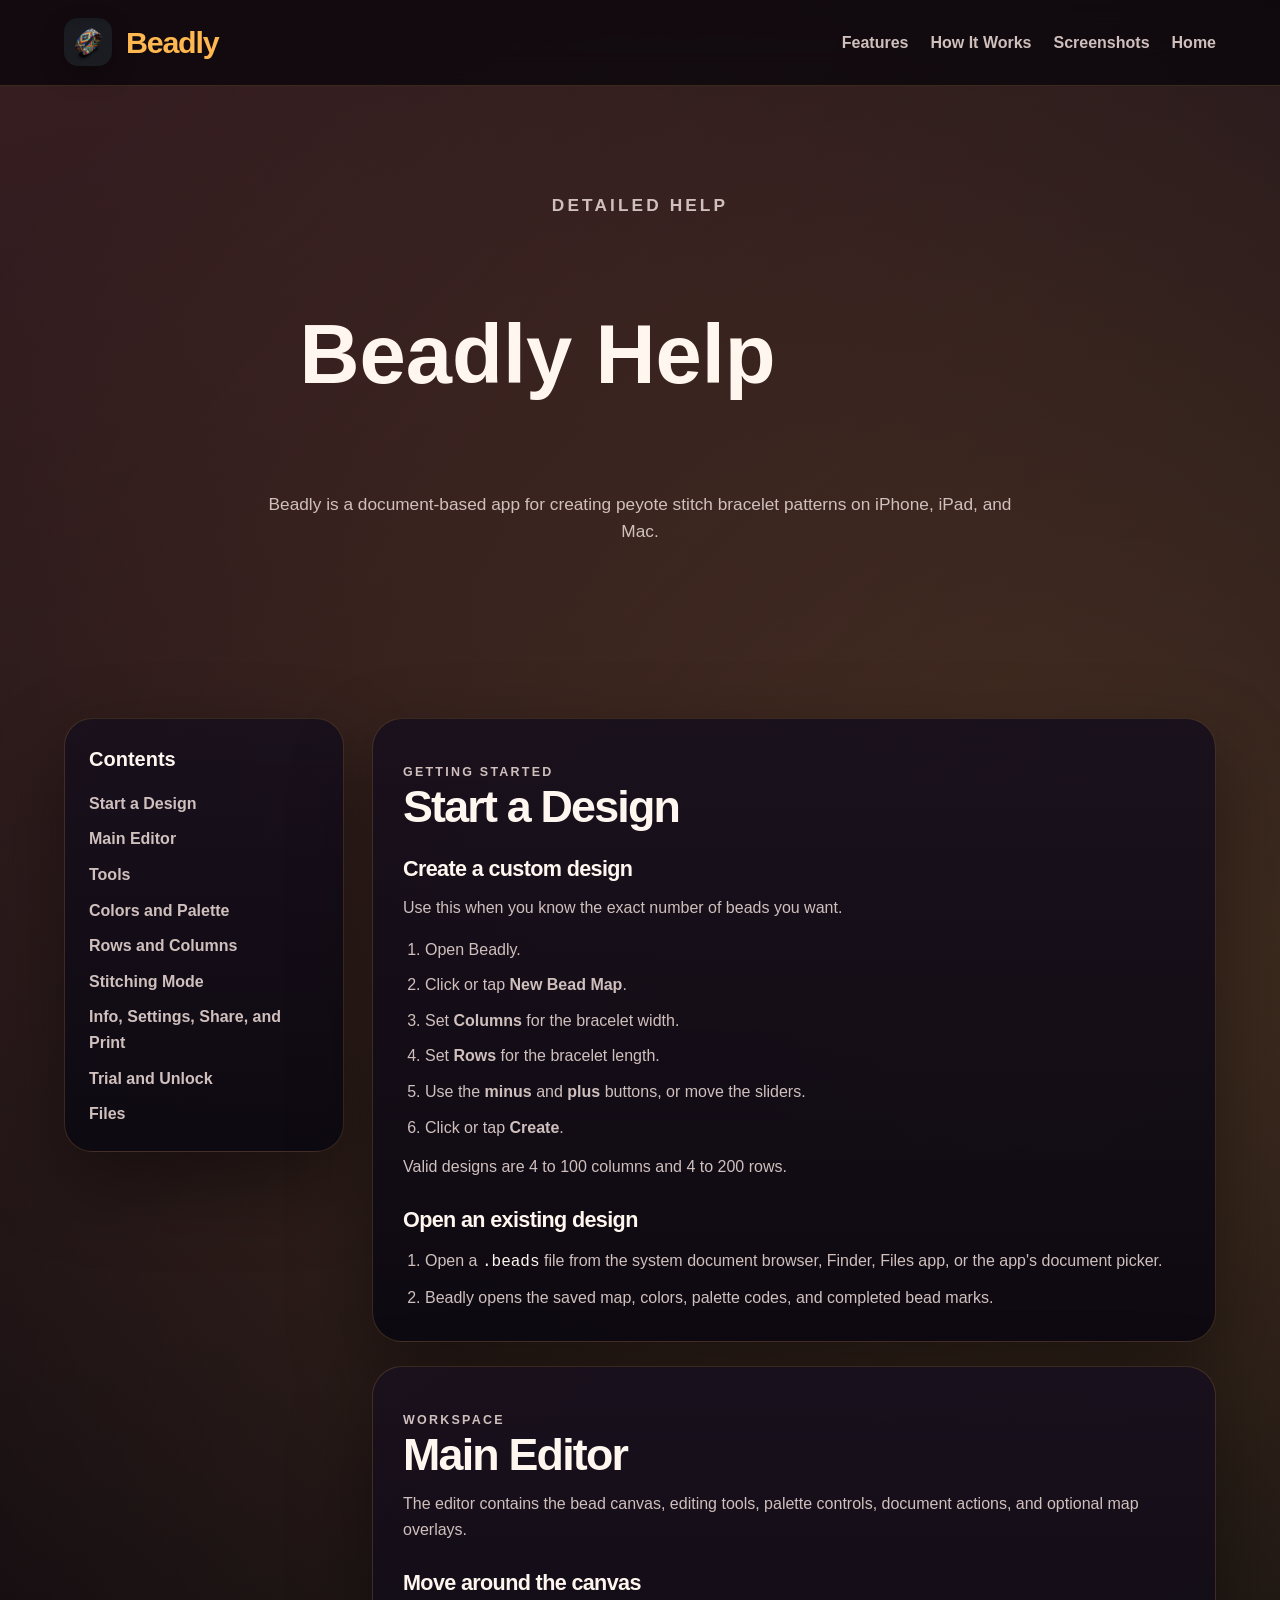
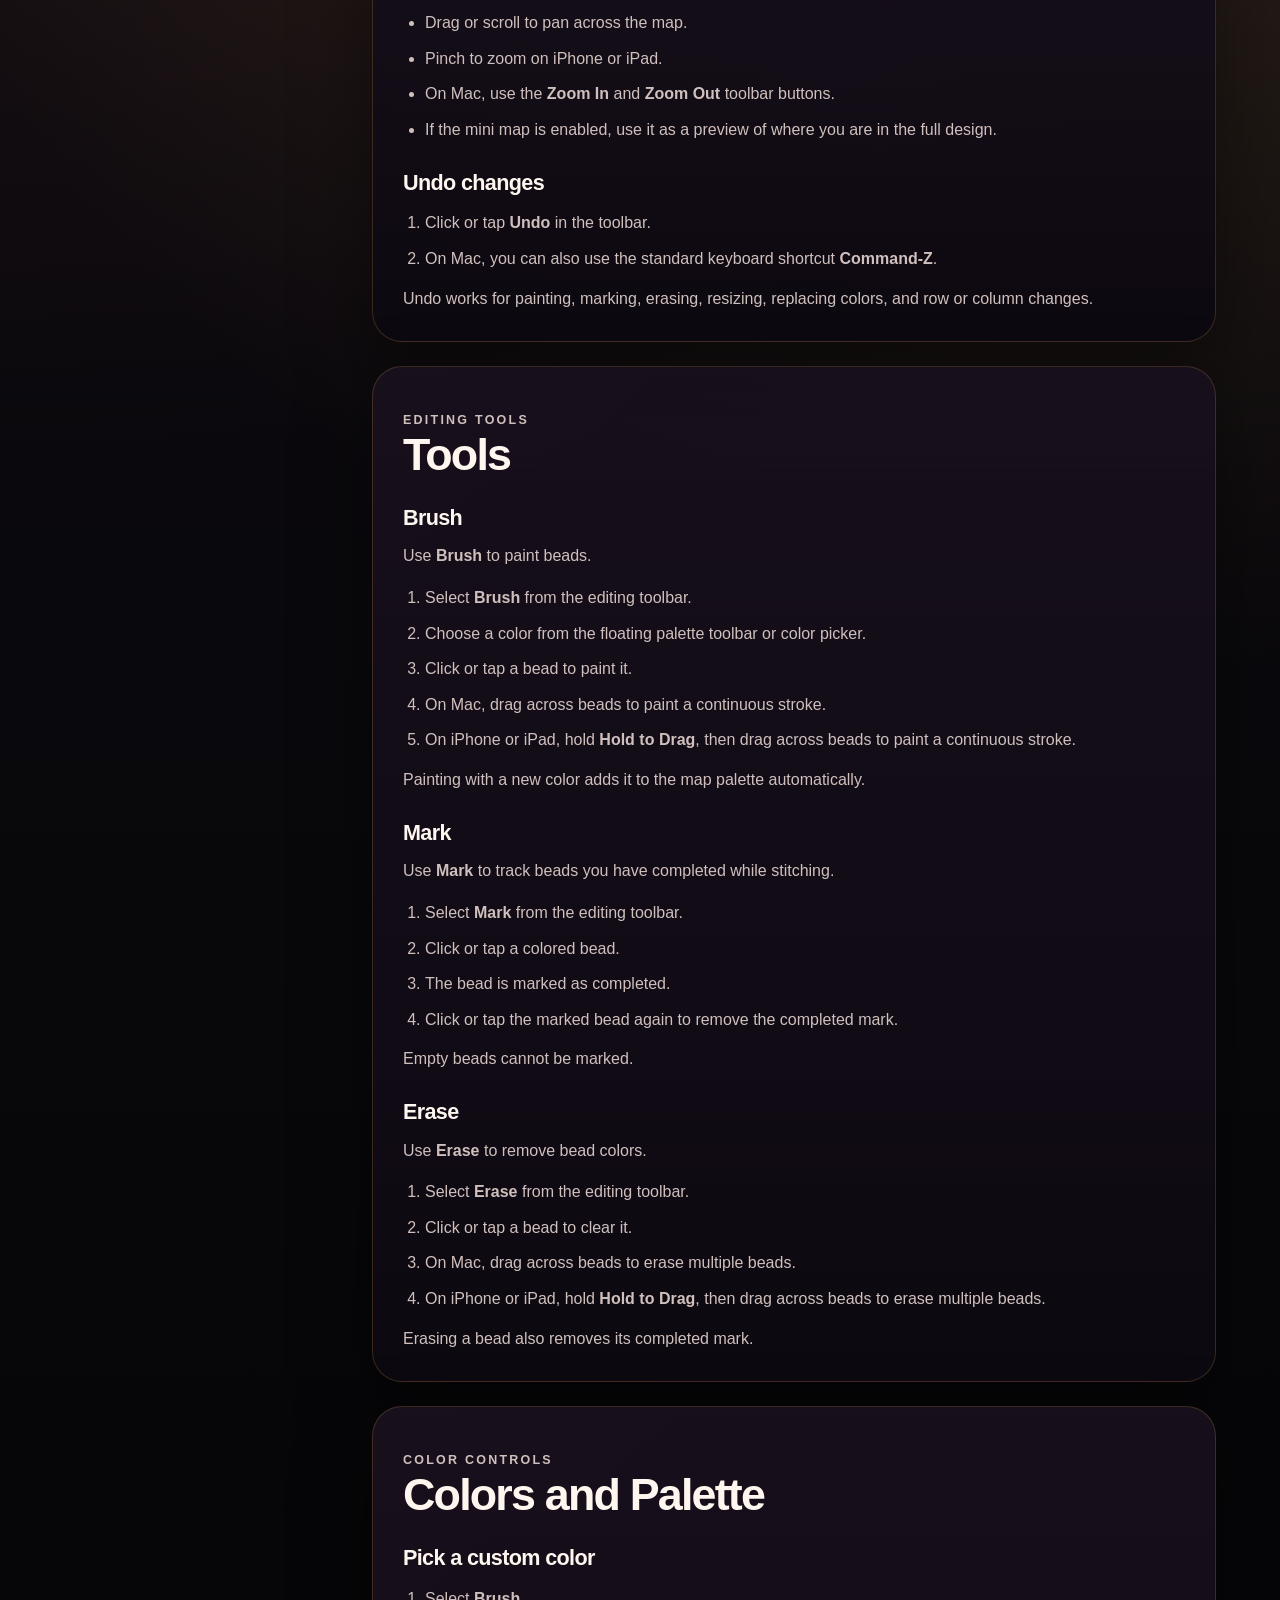
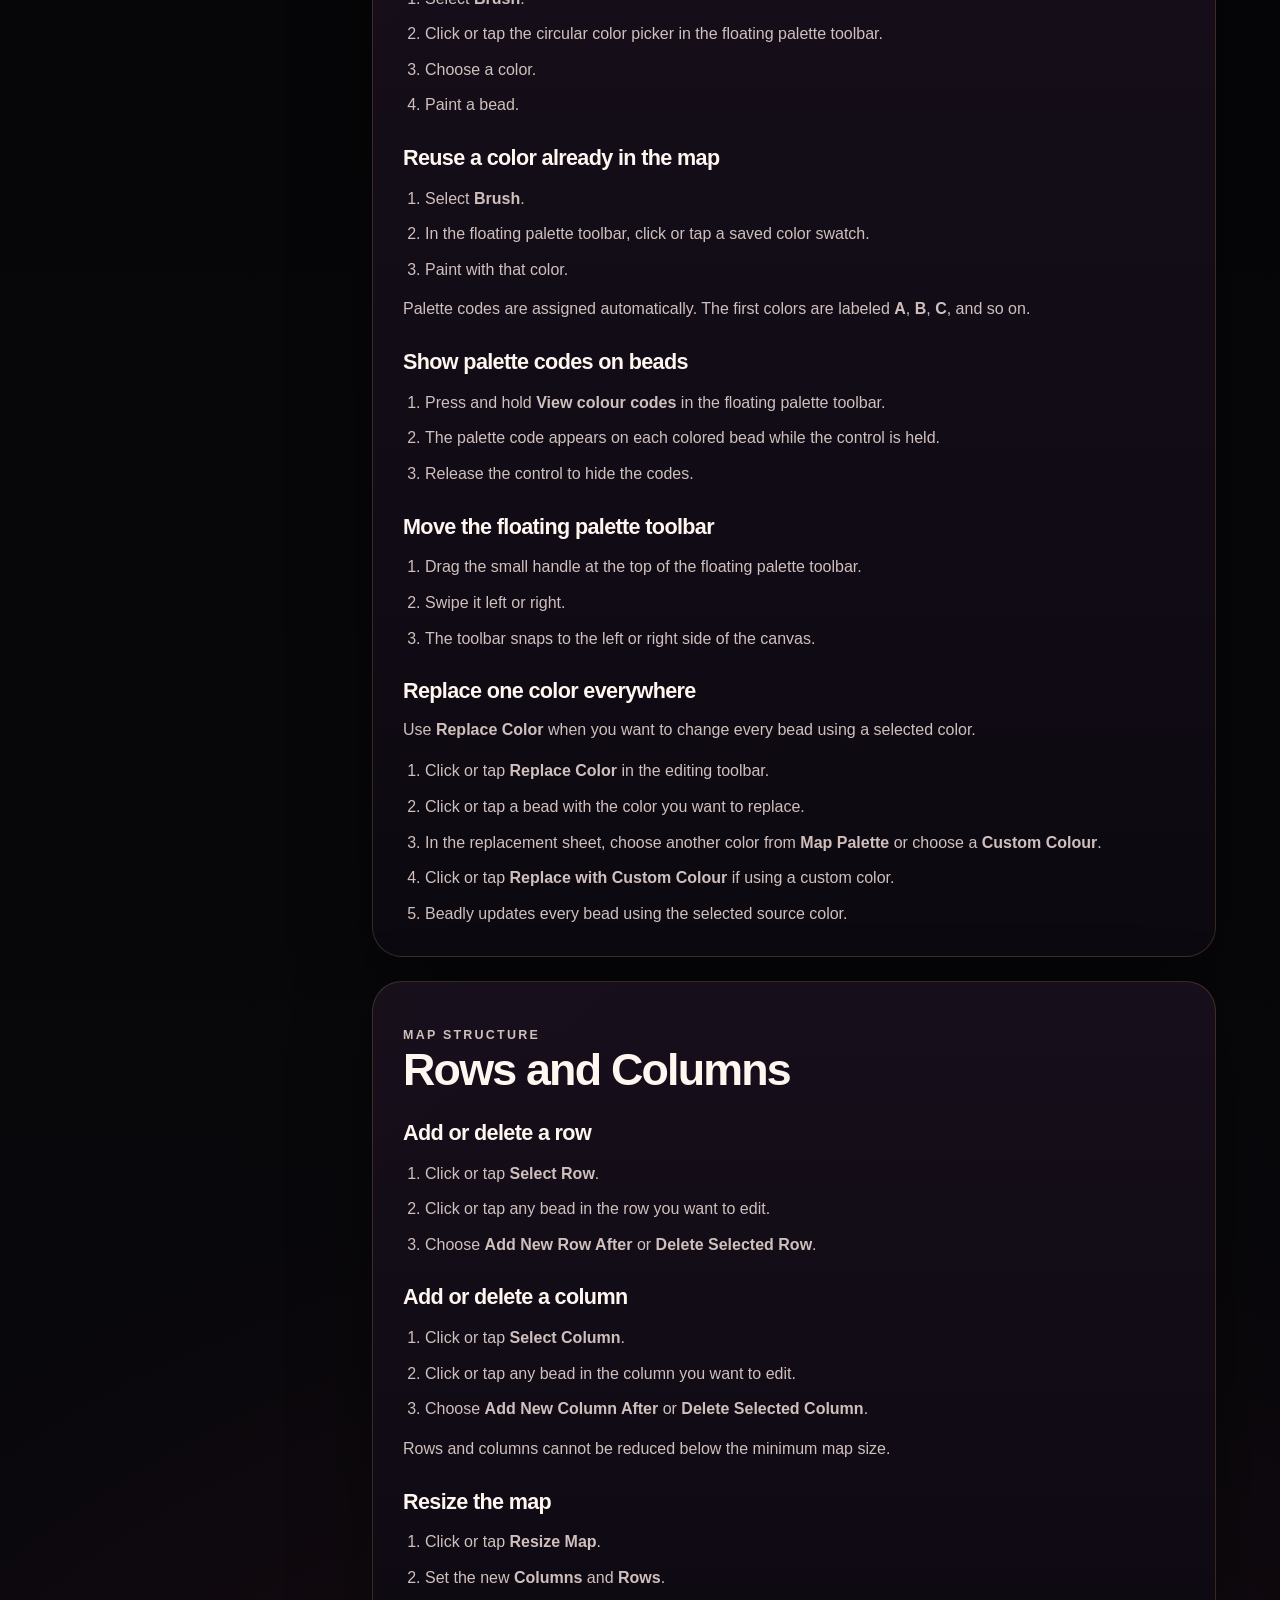
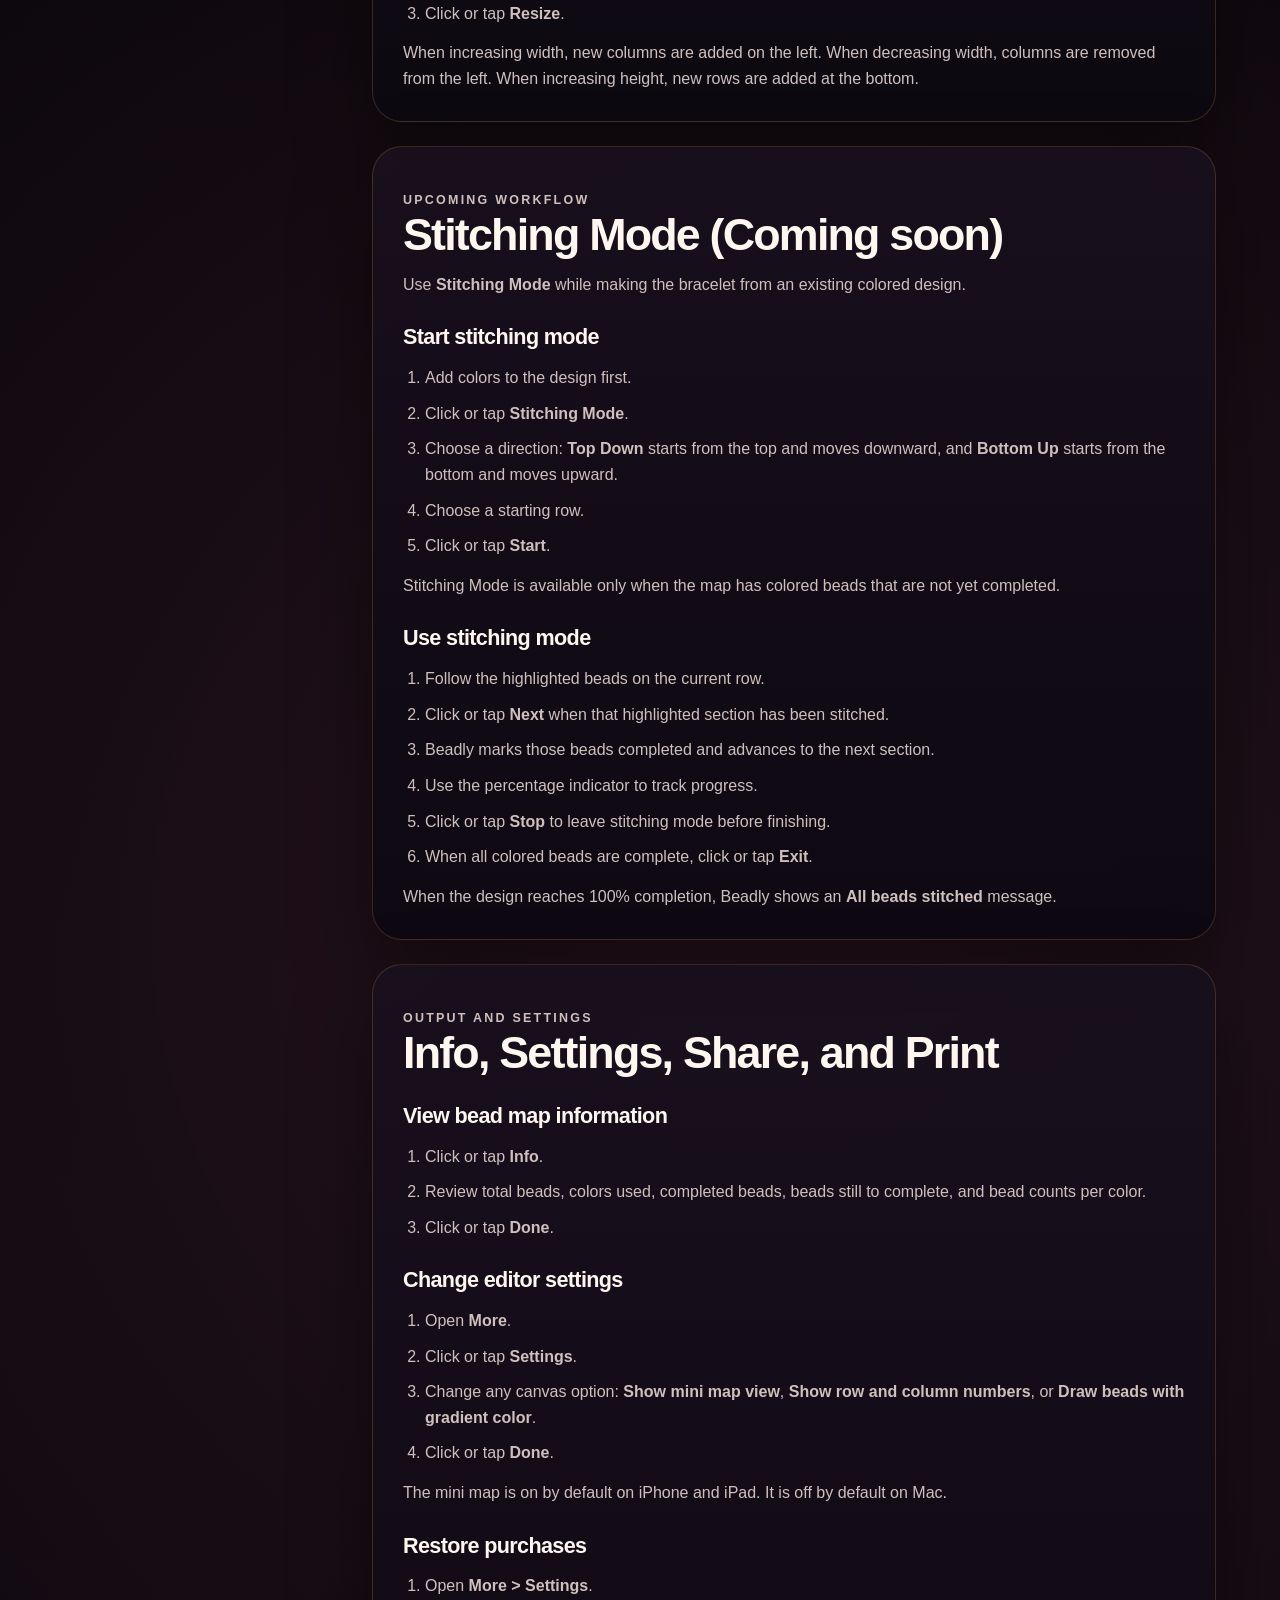
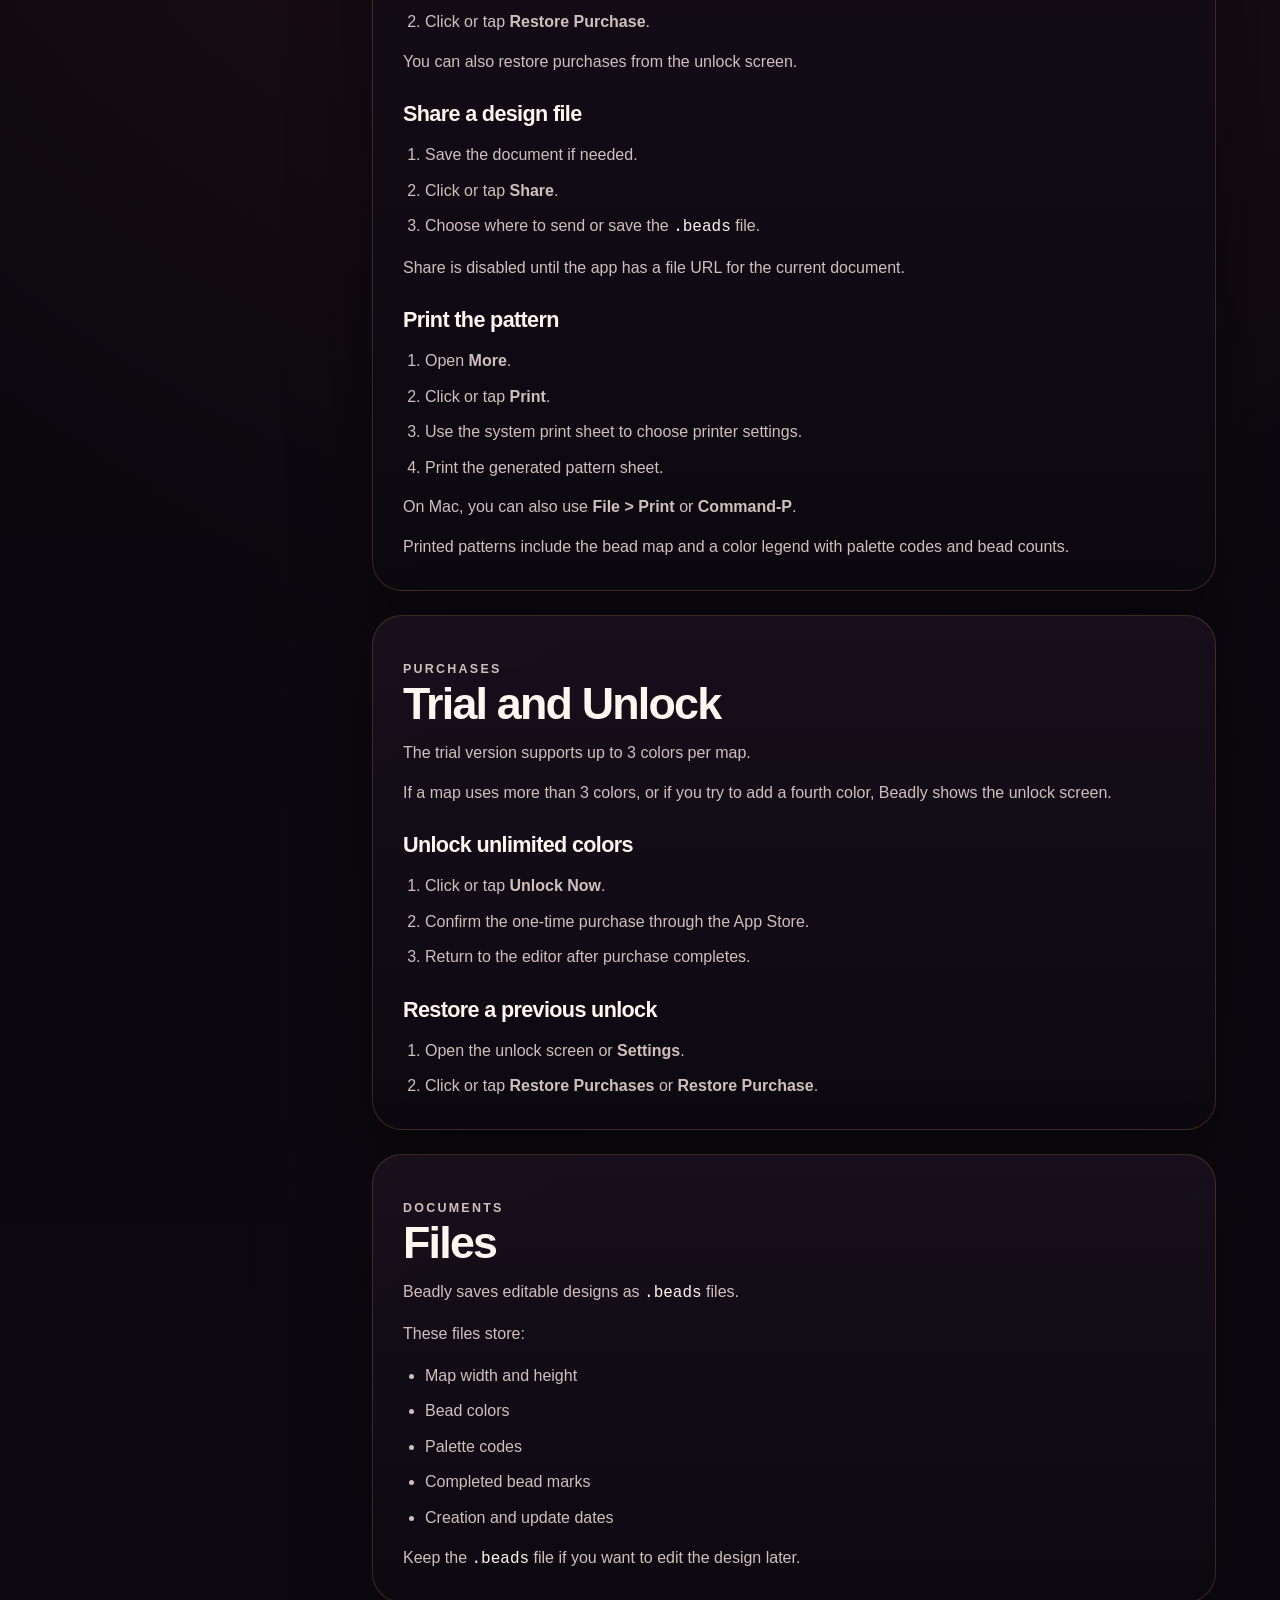
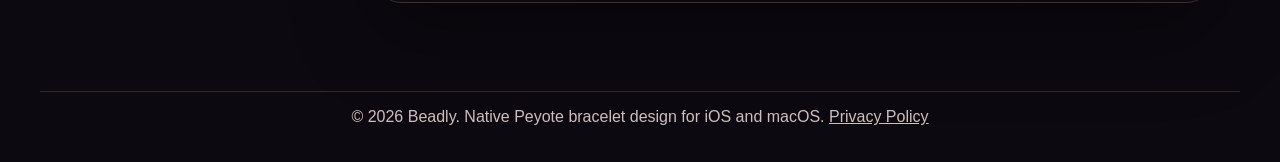
==== help.html @ a841bbdf "Add detailed Beadly help page" ====
<!DOCTYPE html>
<html lang="en">
<head>
    <meta charset="UTF-8">
    <meta name="viewport" content="width=device-width, initial-scale=1.0">
    <meta name="description" content="Detailed Beadly help for creating peyote stitch bracelet patterns on iPhone, iPad, and Mac.">
    <title>Beadly Help</title>
    <link rel="stylesheet" href="style.css">
</head>
<body class="help-page">
    <header class="site-header">
        <nav>
            <a class="logo" href="index.html#hero">
                <img src="icon.png" alt="Beadly app icon">
                <span>Beadly</span>
            </a>
            <ul>
                <li><a href="index.html#features">Features</a></li>
                <li><a href="index.html#how-it-works">How It Works</a></li>
                <li><a href="index.html#screenshots">Screenshots</a></li>
                <li><a href="index.html">Home</a></li>
            </ul>
        </nav>
    </header>

    <main>
        <section class="help-hero">
            <div class="section-heading reveal">
                <p class="eyebrow">Detailed Help</p>
                <h1>Beadly Help</h1>
                <p>
                    Beadly is a document-based app for creating peyote stitch bracelet patterns on iPhone, iPad, and Mac.
                </p>
            </div>
        </section>

        <section class="help-layout">
            <aside class="help-nav reveal">
                <h2>Contents</h2>
                <ul>
                    <li><a href="#start-a-design">Start a Design</a></li>
                    <li><a href="#main-editor">Main Editor</a></li>
                    <li><a href="#tools">Tools</a></li>
                    <li><a href="#colors-and-palette">Colors and Palette</a></li>
                    <li><a href="#rows-and-columns">Rows and Columns</a></li>
                    <li><a href="#stitching-mode-coming-soon">Stitching Mode</a></li>
                    <li><a href="#info-settings-share-and-print">Info, Settings, Share, and Print</a></li>
                    <li><a href="#trial-and-unlock">Trial and Unlock</a></li>
                    <li><a href="#files">Files</a></li>
                </ul>
            </aside>

            <div class="help-content">
                <article id="start-a-design" class="help-block reveal">
                    <p class="feature-kicker">Getting started</p>
                    <h2>Start a Design</h2>

                    <h3>Create a custom design</h3>
                    <p>Use this when you know the exact number of beads you want.</p>
                    <ol class="help-list">
                        <li>Open Beadly.</li>
                        <li>Click or tap <strong>New Bead Map</strong>.</li>
                        <li>Set <strong>Columns</strong> for the bracelet width.</li>
                        <li>Set <strong>Rows</strong> for the bracelet length.</li>
                        <li>Use the <strong>minus</strong> and <strong>plus</strong> buttons, or move the sliders.</li>
                        <li>Click or tap <strong>Create</strong>.</li>
                    </ol>
                    <p>Valid designs are 4 to 100 columns and 4 to 200 rows.</p>

                    <h3>Open an existing design</h3>
                    <ol class="help-list">
                        <li>Open a <code>.beads</code> file from the system document browser, Finder, Files app, or the app's document picker.</li>
                        <li>Beadly opens the saved map, colors, palette codes, and completed bead marks.</li>
                    </ol>
                </article>

                <article id="main-editor" class="help-block reveal">
                    <p class="feature-kicker">Workspace</p>
                    <h2>Main Editor</h2>
                    <p>The editor contains the bead canvas, editing tools, palette controls, document actions, and optional map overlays.</p>

                    <h3>Move around the canvas</h3>
                    <ul class="help-list">
                        <li>Drag or scroll to pan across the map.</li>
                        <li>Pinch to zoom on iPhone or iPad.</li>
                        <li>On Mac, use the <strong>Zoom In</strong> and <strong>Zoom Out</strong> toolbar buttons.</li>
                        <li>If the mini map is enabled, use it as a preview of where you are in the full design.</li>
                    </ul>

                    <h3>Undo changes</h3>
                    <ol class="help-list">
                        <li>Click or tap <strong>Undo</strong> in the toolbar.</li>
                        <li>On Mac, you can also use the standard keyboard shortcut <strong>Command-Z</strong>.</li>
                    </ol>
                    <p>Undo works for painting, marking, erasing, resizing, replacing colors, and row or column changes.</p>
                </article>

                <article id="tools" class="help-block reveal">
                    <p class="feature-kicker">Editing tools</p>
                    <h2>Tools</h2>

                    <h3>Brush</h3>
                    <p>Use <strong>Brush</strong> to paint beads.</p>
                    <ol class="help-list">
                        <li>Select <strong>Brush</strong> from the editing toolbar.</li>
                        <li>Choose a color from the floating palette toolbar or color picker.</li>
                        <li>Click or tap a bead to paint it.</li>
                        <li>On Mac, drag across beads to paint a continuous stroke.</li>
                        <li>On iPhone or iPad, hold <strong>Hold to Drag</strong>, then drag across beads to paint a continuous stroke.</li>
                    </ol>
                    <p>Painting with a new color adds it to the map palette automatically.</p>

                    <h3>Mark</h3>
                    <p>Use <strong>Mark</strong> to track beads you have completed while stitching.</p>
                    <ol class="help-list">
                        <li>Select <strong>Mark</strong> from the editing toolbar.</li>
                        <li>Click or tap a colored bead.</li>
                        <li>The bead is marked as completed.</li>
                        <li>Click or tap the marked bead again to remove the completed mark.</li>
                    </ol>
                    <p>Empty beads cannot be marked.</p>

                    <h3>Erase</h3>
                    <p>Use <strong>Erase</strong> to remove bead colors.</p>
                    <ol class="help-list">
                        <li>Select <strong>Erase</strong> from the editing toolbar.</li>
                        <li>Click or tap a bead to clear it.</li>
                        <li>On Mac, drag across beads to erase multiple beads.</li>
                        <li>On iPhone or iPad, hold <strong>Hold to Drag</strong>, then drag across beads to erase multiple beads.</li>
                    </ol>
                    <p>Erasing a bead also removes its completed mark.</p>
                </article>

                <article id="colors-and-palette" class="help-block reveal">
                    <p class="feature-kicker">Color controls</p>
                    <h2>Colors and Palette</h2>

                    <h3>Pick a custom color</h3>
                    <ol class="help-list">
                        <li>Select <strong>Brush</strong>.</li>
                        <li>Click or tap the circular color picker in the floating palette toolbar.</li>
                        <li>Choose a color.</li>
                        <li>Paint a bead.</li>
                    </ol>

                    <h3>Reuse a color already in the map</h3>
                    <ol class="help-list">
                        <li>Select <strong>Brush</strong>.</li>
                        <li>In the floating palette toolbar, click or tap a saved color swatch.</li>
                        <li>Paint with that color.</li>
                    </ol>
                    <p>Palette codes are assigned automatically. The first colors are labeled <strong>A</strong>, <strong>B</strong>, <strong>C</strong>, and so on.</p>

                    <h3>Show palette codes on beads</h3>
                    <ol class="help-list">
                        <li>Press and hold <strong>View colour codes</strong> in the floating palette toolbar.</li>
                        <li>The palette code appears on each colored bead while the control is held.</li>
                        <li>Release the control to hide the codes.</li>
                    </ol>

                    <h3>Move the floating palette toolbar</h3>
                    <ol class="help-list">
                        <li>Drag the small handle at the top of the floating palette toolbar.</li>
                        <li>Swipe it left or right.</li>
                        <li>The toolbar snaps to the left or right side of the canvas.</li>
                    </ol>

                    <h3>Replace one color everywhere</h3>
                    <p>Use <strong>Replace Color</strong> when you want to change every bead using a selected color.</p>
                    <ol class="help-list">
                        <li>Click or tap <strong>Replace Color</strong> in the editing toolbar.</li>
                        <li>Click or tap a bead with the color you want to replace.</li>
                        <li>In the replacement sheet, choose another color from <strong>Map Palette</strong> or choose a <strong>Custom Colour</strong>.</li>
                        <li>Click or tap <strong>Replace with Custom Colour</strong> if using a custom color.</li>
                        <li>Beadly updates every bead using the selected source color.</li>
                    </ol>
                </article>

                <article id="rows-and-columns" class="help-block reveal">
                    <p class="feature-kicker">Map structure</p>
                    <h2>Rows and Columns</h2>

                    <h3>Add or delete a row</h3>
                    <ol class="help-list">
                        <li>Click or tap <strong>Select Row</strong>.</li>
                        <li>Click or tap any bead in the row you want to edit.</li>
                        <li>Choose <strong>Add New Row After</strong> or <strong>Delete Selected Row</strong>.</li>
                    </ol>

                    <h3>Add or delete a column</h3>
                    <ol class="help-list">
                        <li>Click or tap <strong>Select Column</strong>.</li>
                        <li>Click or tap any bead in the column you want to edit.</li>
                        <li>Choose <strong>Add New Column After</strong> or <strong>Delete Selected Column</strong>.</li>
                    </ol>
                    <p>Rows and columns cannot be reduced below the minimum map size.</p>

                    <h3>Resize the map</h3>
                    <ol class="help-list">
                        <li>Click or tap <strong>Resize Map</strong>.</li>
                        <li>Set the new <strong>Columns</strong> and <strong>Rows</strong>.</li>
                        <li>Click or tap <strong>Resize</strong>.</li>
                    </ol>
                    <p>When increasing width, new columns are added on the left. When decreasing width, columns are removed from the left. When increasing height, new rows are added at the bottom.</p>
                </article>

                <article id="stitching-mode-coming-soon" class="help-block reveal">
                    <p class="feature-kicker">Upcoming workflow</p>
                    <h2>Stitching Mode (Coming soon)</h2>
                    <p>Use <strong>Stitching Mode</strong> while making the bracelet from an existing colored design.</p>

                    <h3>Start stitching mode</h3>
                    <ol class="help-list">
                        <li>Add colors to the design first.</li>
                        <li>Click or tap <strong>Stitching Mode</strong>.</li>
                        <li>Choose a direction: <strong>Top Down</strong> starts from the top and moves downward, and <strong>Bottom Up</strong> starts from the bottom and moves upward.</li>
                        <li>Choose a starting row.</li>
                        <li>Click or tap <strong>Start</strong>.</li>
                    </ol>
                    <p>Stitching Mode is available only when the map has colored beads that are not yet completed.</p>

                    <h3>Use stitching mode</h3>
                    <ol class="help-list">
                        <li>Follow the highlighted beads on the current row.</li>
                        <li>Click or tap <strong>Next</strong> when that highlighted section has been stitched.</li>
                        <li>Beadly marks those beads completed and advances to the next section.</li>
                        <li>Use the percentage indicator to track progress.</li>
                        <li>Click or tap <strong>Stop</strong> to leave stitching mode before finishing.</li>
                        <li>When all colored beads are complete, click or tap <strong>Exit</strong>.</li>
                    </ol>
                    <p>When the design reaches 100% completion, Beadly shows an <strong>All beads stitched</strong> message.</p>
                </article>

                <article id="info-settings-share-and-print" class="help-block reveal">
                    <p class="feature-kicker">Output and settings</p>
                    <h2>Info, Settings, Share, and Print</h2>

                    <h3>View bead map information</h3>
                    <ol class="help-list">
                        <li>Click or tap <strong>Info</strong>.</li>
                        <li>Review total beads, colors used, completed beads, beads still to complete, and bead counts per color.</li>
                        <li>Click or tap <strong>Done</strong>.</li>
                    </ol>

                    <h3>Change editor settings</h3>
                    <ol class="help-list">
                        <li>Open <strong>More</strong>.</li>
                        <li>Click or tap <strong>Settings</strong>.</li>
                        <li>Change any canvas option: <strong>Show mini map view</strong>, <strong>Show row and column numbers</strong>, or <strong>Draw beads with gradient color</strong>.</li>
                        <li>Click or tap <strong>Done</strong>.</li>
                    </ol>
                    <p>The mini map is on by default on iPhone and iPad. It is off by default on Mac.</p>

                    <h3>Restore purchases</h3>
                    <ol class="help-list">
                        <li>Open <strong>More &gt; Settings</strong>.</li>
                        <li>Click or tap <strong>Restore Purchase</strong>.</li>
                    </ol>
                    <p>You can also restore purchases from the unlock screen.</p>

                    <h3>Share a design file</h3>
                    <ol class="help-list">
                        <li>Save the document if needed.</li>
                        <li>Click or tap <strong>Share</strong>.</li>
                        <li>Choose where to send or save the <code>.beads</code> file.</li>
                    </ol>
                    <p>Share is disabled until the app has a file URL for the current document.</p>

                    <h3>Print the pattern</h3>
                    <ol class="help-list">
                        <li>Open <strong>More</strong>.</li>
                        <li>Click or tap <strong>Print</strong>.</li>
                        <li>Use the system print sheet to choose printer settings.</li>
                        <li>Print the generated pattern sheet.</li>
                    </ol>
                    <p>On Mac, you can also use <strong>File &gt; Print</strong> or <strong>Command-P</strong>.</p>
                    <p>Printed patterns include the bead map and a color legend with palette codes and bead counts.</p>
                </article>

                <article id="trial-and-unlock" class="help-block reveal">
                    <p class="feature-kicker">Purchases</p>
                    <h2>Trial and Unlock</h2>
                    <p>The trial version supports up to 3 colors per map.</p>
                    <p>If a map uses more than 3 colors, or if you try to add a fourth color, Beadly shows the unlock screen.</p>

                    <h3>Unlock unlimited colors</h3>
                    <ol class="help-list">
                        <li>Click or tap <strong>Unlock Now</strong>.</li>
                        <li>Confirm the one-time purchase through the App Store.</li>
                        <li>Return to the editor after purchase completes.</li>
                    </ol>

                    <h3>Restore a previous unlock</h3>
                    <ol class="help-list">
                        <li>Open the unlock screen or <strong>Settings</strong>.</li>
                        <li>Click or tap <strong>Restore Purchases</strong> or <strong>Restore Purchase</strong>.</li>
                    </ol>
                </article>

                <article id="files" class="help-block reveal">
                    <p class="feature-kicker">Documents</p>
                    <h2>Files</h2>
                    <p>Beadly saves editable designs as <code>.beads</code> files.</p>
                    <p>These files store:</p>
                    <ul class="help-list">
                        <li>Map width and height</li>
                        <li>Bead colors</li>
                        <li>Palette codes</li>
                        <li>Completed bead marks</li>
                        <li>Creation and update dates</li>
                    </ul>
                    <p>Keep the <code>.beads</code> file if you want to edit the design later.</p>
                </article>
            </div>
        </section>
    </main>

    <footer>
        <p>&copy; 2026 Beadly. Native Peyote bracelet design for iOS and macOS. <a href="privacy.html">Privacy Policy</a></p>
    </footer>

    <script src="script.js"></script>
</body>
</html>
---- style.css ----
:root {
    --bg: #060608;
    --panel: #17111e;
    --panel-soft: rgba(23, 17, 30, 0.84);
    --line: rgba(252, 184, 88, 0.18);
    --line-strong: rgba(252, 184, 88, 0.34);
    --text: #fff6ef;
    --muted: #d0c0bd;
    --brand: #ffb84f;
    --brand-deep: #a55224;
    --accent: #ff7a59;
    --accent-deep: #cb4f36;
    --berry: #ff5d8f;
    --shadow: 0 32px 80px rgba(0, 0, 0, 0.42);
}

* {
    box-sizing: border-box;
}

html {
    scroll-behavior: smooth;
}

body {
    margin: 0;
    font-family: "Avenir Next", "SF Pro Display", "Segoe UI", sans-serif;
    line-height: 1.6;
    color: var(--text);
    background:
        radial-gradient(circle at top left, rgba(255, 122, 89, 0.16), transparent 25%),
        radial-gradient(circle at 85% 12%, rgba(255, 184, 79, 0.18), transparent 18%),
        radial-gradient(circle at 60% 70%, rgba(255, 93, 143, 0.12), transparent 24%),
        linear-gradient(180deg, #120d16 0%, #060608 38%, #0d0911 100%);
}

a {
    color: inherit;
}

img {
    display: block;
    max-width: 100%;
}

.site-header {
    position: sticky;
    top: 0;
    z-index: 20;
    backdrop-filter: blur(16px);
    background: rgba(7, 5, 10, 0.74);
    border-bottom: 1px solid var(--line);
}

nav {
    display: flex;
    justify-content: space-between;
    align-items: center;
    gap: 24px;
    max-width: 1200px;
    margin: 0 auto;
    padding: 18px 24px;
}

.logo {
    display: inline-flex;
    align-items: center;
    gap: 14px;
    text-decoration: none;
    font-size: 1.9rem;
    font-weight: 800;
    letter-spacing: -0.04em;
    color: var(--brand);
}

.logo img {
    width: 48px;
    height: 48px;
    border-radius: 14px;
    box-shadow: 0 10px 24px rgba(0, 0, 0, 0.28);
}

nav ul {
    list-style: none;
    display: flex;
    flex-wrap: wrap;
    gap: 22px;
    margin: 0;
    padding: 0;
}

nav ul li a {
    text-decoration: none;
    color: var(--muted);
    font-weight: 600;
    transition: color 0.2s ease;
}

nav ul li a:hover,
nav ul li a:focus-visible {
    color: var(--brand);
}

section {
    max-width: 1200px;
    margin: 0 auto;
    padding: 88px 24px;
}

.hero {
    display: grid;
    grid-template-columns: minmax(0, 1.02fr) minmax(0, 0.98fr);
    gap: 48px;
    align-items: center;
    min-height: calc(100vh - 80px);
}

.eyebrow,
.feature-kicker,
.placeholder-label {
    margin: 0 0 14px;
    text-transform: uppercase;
    letter-spacing: 0.18em;
    font-size: 0.78rem;
    font-weight: 800;
}

.eyebrow,
.feature-kicker {
    color: var(--brand);
}

.placeholder-label {
    color: rgba(255, 255, 255, 0.62);
}

.hero h1,
.section-heading h2,
.download h2 {
    margin: 0;
    letter-spacing: -0.05em;
    line-height: 0.98;
}

.hero h1 {
    font-size: clamp(3.1rem, 8vw, 5.8rem);
    max-width: 11ch;
}

.hero-text,
.section-heading p,
.download p,
.feature-text p,
.feature-list li,
footer p,
.shot-placeholder span,
.placeholder-content p {
    color: var(--muted);
}

.hero-text {
    max-width: 59ch;
    margin: 22px 0 0;
    font-size: 1.15rem;
}

.hero-actions {
    display: flex;
    flex-wrap: wrap;
    gap: 14px;
    margin-top: 30px;
}

.call-to-action,
.secondary-action {
    display: inline-flex;
    align-items: center;
    justify-content: center;
    min-height: 54px;
    padding: 0 24px;
    border-radius: 999px;
    text-decoration: none;
    font-weight: 700;
    transition: transform 0.2s ease, box-shadow 0.2s ease, background-color 0.2s ease;
}

.call-to-action {
    background: linear-gradient(135deg, var(--brand) 0%, var(--accent) 100%);
    color: #2f1308;
    box-shadow: 0 18px 40px rgba(255, 122, 89, 0.24);
}

.secondary-action {
    border: 1px solid var(--line-strong);
    background: rgba(255, 255, 255, 0.02);
    color: var(--text);
}

.call-to-action:hover,
.call-to-action:focus-visible,
.secondary-action:hover,
.secondary-action:focus-visible {
    transform: translateY(-2px);
}

.hero-stats {
    display: flex;
    flex-wrap: wrap;
    gap: 14px;
    margin-top: 34px;
}

.stat-pill {
    min-width: 170px;
    padding: 16px 18px;
    border-radius: 22px;
    border: 1px solid var(--line);
    background: linear-gradient(180deg, rgba(31, 20, 35, 0.92), rgba(18, 11, 23, 0.94));
    box-shadow: inset 0 1px 0 rgba(255, 255, 255, 0.04);
}

.stat-value {
    display: block;
    font-size: 1.15rem;
    font-weight: 800;
    color: var(--text);
}

.stat-label {
    display: block;
    margin-top: 4px;
    font-size: 0.92rem;
    color: var(--muted);
}

.hero-visual {
    position: relative;
}

.hero-glow {
    position: absolute;
    inset: 10% 14% auto auto;
    width: 260px;
    height: 260px;
    background: radial-gradient(circle, rgba(255, 184, 79, 0.28), transparent 68%);
    filter: blur(16px);
    pointer-events: none;
}

.device-wall {
    position: relative;
    min-height: 680px;
}

.desktop-shot {
    position: absolute;
    right: 0;
    top: 40px;
    width: min(100%, 540px);
}

.desktop-shot img {
    width: 100%;
    border-radius: 20px;
}

.phone-stack {
    position: absolute;
    left: 0;
    top: 0;
    width: min(62%, 340px);
}

.phone-stack img {
    width: 100%;
    height: 100%;
    object-fit: cover;
    border-radius: 28px;
    border: 1px solid rgba(255, 255, 255, 0.08);
    box-shadow: 0 28px 60px rgba(0, 0, 0, 0.42);
}

.phone-back {
    position: absolute;
    left: 84px;
    top: 72px;
    width: 88%;
    opacity: 0.74;
    transform: rotate(9deg);
}

.phone-front {
    position: relative;
    z-index: 1;
}

.placeholder-card {
    border: 1px solid var(--line);
    box-shadow: var(--shadow);
    background:
        linear-gradient(180deg, rgba(28, 18, 34, 0.95), rgba(12, 8, 16, 0.96)),
        linear-gradient(135deg, rgba(255, 184, 79, 0.06), transparent 44%);
}

.screenshot-frame {
    border: 1px solid var(--line);
    box-shadow: var(--shadow);
    background:
        linear-gradient(180deg, rgba(28, 18, 34, 0.95), rgba(12, 8, 16, 0.96)),
        linear-gradient(135deg, rgba(255, 184, 79, 0.06), transparent 44%);
}

.mac-card {
    padding: 18px;
    border-radius: 30px;
}

.phone-card {
    padding: 14px;
    border-radius: 42px;
    min-height: 520px;
}

.window-chrome {
    display: flex;
    gap: 8px;
    margin-bottom: 14px;
}

.window-chrome span {
    width: 10px;
    height: 10px;
    border-radius: 50%;
    background: rgba(255, 255, 255, 0.18);
}

.placeholder-content {
    display: flex;
    flex-direction: column;
    gap: 16px;
    height: 100%;
}

.placeholder-content h2 {
    margin: 0;
    font-size: clamp(1.5rem, 2.6vw, 2.4rem);
    line-height: 1.05;
    letter-spacing: -0.04em;
}

.bead-grid,
.mini-grid {
    border-radius: 24px;
    background:
        linear-gradient(90deg, rgba(255, 255, 255, 0.05) 1px, transparent 1px),
        linear-gradient(rgba(255, 255, 255, 0.05) 1px, transparent 1px),
        linear-gradient(135deg, rgba(255, 184, 79, 0.2), rgba(255, 93, 143, 0.16));
}

.bead-grid {
    min-height: 360px;
    background-size: 28px 28px, 28px 28px, cover;
}

.bead-grid-wide {
    position: relative;
    overflow: hidden;
}

.bead-grid-wide::after {
    content: "";
    position: absolute;
    inset: 22% 10%;
    border-radius: 18px;
    border: 1px solid rgba(255, 255, 255, 0.16);
    background: linear-gradient(135deg, rgba(255, 122, 89, 0.32), rgba(255, 184, 79, 0.12));
}

.mini-grid {
    flex: 1;
    min-height: 200px;
    background-size: 24px 24px, 24px 24px, cover;
}

.mini-grid-tall {
    min-height: 340px;
}

.section-heading {
    max-width: 760px;
    margin: 0 auto 56px;
    text-align: center;
}

.section-heading h2,
.download h2 {
    font-size: clamp(2.4rem, 5vw, 4rem);
}

.section-heading p,
.download p {
    margin: 18px 0 0;
    font-size: 1.08rem;
}

.feature-container {
    display: flex;
    flex-direction: column;
    gap: 34px;
}

.feature-item {
    display: grid;
    grid-template-columns: minmax(0, 1fr) minmax(280px, 420px);
    align-items: center;
    gap: 38px;
    padding: 34px;
    border-radius: 34px;
    border: 1px solid var(--line);
    background:
        linear-gradient(180deg, rgba(24, 16, 29, 0.94), rgba(13, 9, 17, 0.96)),
        linear-gradient(135deg, rgba(255, 184, 79, 0.05), transparent 45%);
    box-shadow: var(--shadow);
}

.feature-item:nth-child(even) {
    grid-template-columns: minmax(280px, 420px) minmax(0, 1fr);
}

.feature-item:nth-child(even) .feature-text {
    order: 2;
}

.feature-item:nth-child(even) .feature-image {
    order: 1;
}

.feature-text h3 {
    margin: 0;
    font-size: clamp(1.8rem, 4vw, 2.8rem);
    line-height: 1.05;
    letter-spacing: -0.04em;
}

.feature-text p {
    margin: 16px 0 0;
    font-size: 1.05rem;
}

.feature-list {
    margin: 20px 0 0;
    padding: 0;
    list-style: none;
}

.feature-list li {
    position: relative;
    margin-bottom: 10px;
    padding-left: 22px;
}

.feature-list li::before {
    content: "";
    position: absolute;
    left: 0;
    top: 0.7em;
    width: 8px;
    height: 8px;
    border-radius: 50%;
    background: var(--brand);
    box-shadow: 0 0 14px rgba(255, 184, 79, 0.45);
}

.feature-image {
    display: flex;
    justify-content: center;
    align-items: center;
}

.app-shot {
    width: 100%;
    border: 1px solid rgba(255, 255, 255, 0.08);
    box-shadow: 0 22px 48px rgba(0, 0, 0, 0.4);
    object-fit: cover;
}

.shot-placeholder,
.language-panel {
    width: 100%;
    border: 1px solid rgba(255, 255, 255, 0.08);
    box-shadow: 0 22px 48px rgba(0, 0, 0, 0.4);
    background:
        linear-gradient(180deg, rgba(255, 255, 255, 0.06), rgba(255, 255, 255, 0.02)),
        linear-gradient(135deg, rgba(255, 184, 79, 0.16), rgba(255, 93, 143, 0.14));
}

.shot-placeholder {
    display: flex;
    flex-direction: column;
    justify-content: flex-end;
    gap: 4px;
    padding: 24px;
    overflow: hidden;
}

.shot-placeholder p {
    margin: 0;
    font-size: 1rem;
    font-weight: 800;
    letter-spacing: -0.03em;
}

.portrait-shot {
    max-width: 280px;
    min-height: 540px;
    border-radius: 42px;
}

.compact-shot {
    max-width: none;
    min-height: 250px;
    border-radius: 32px;
}

.landscape-shot {
    min-height: 320px;
    border-radius: 34px;
}

.feature-image-grid {
    display: grid;
    grid-template-columns: repeat(2, minmax(0, 1fr));
    gap: 16px;
}

.feature-image-grid .shot-placeholder {
    max-width: none;
}

.mac-feature .shot-placeholder {
    max-width: 100%;
}

.language-panel {
    display: grid;
    grid-template-columns: repeat(2, minmax(0, 1fr));
    gap: 16px;
    padding: 28px;
    border-radius: 34px;
}

.language-panel span {
    display: flex;
    align-items: center;
    justify-content: center;
    gap: 10px;
    min-height: 84px;
    border-radius: 22px;
    font-size: 1.05rem;
    font-weight: 700;
    background: rgba(14, 10, 18, 0.72);
    border: 1px solid rgba(255, 255, 255, 0.08);
    text-align: center;
}

.language-panel strong {
    font-size: 1.4rem;
    line-height: 1;
}

.screenshots {
    padding-top: 36px;
}

.how-it-works {
    padding-top: 24px;
}

.help-callout {
    margin-top: 32px;
    padding: 32px;
    border-radius: 30px;
    border: 1px solid var(--line-strong);
    background:
        radial-gradient(circle at top center, rgba(255, 184, 79, 0.1), transparent 36%),
        linear-gradient(180deg, rgba(27, 18, 33, 0.96), rgba(11, 8, 15, 0.98));
    box-shadow: var(--shadow);
    text-align: center;
}

.help-callout h3 {
    margin: 0;
    font-size: clamp(2rem, 4vw, 2.8rem);
    line-height: 1.02;
    letter-spacing: -0.04em;
}

.help-callout p:not(.eyebrow) {
    max-width: 60ch;
    margin: 18px auto 0;
    color: var(--muted);
}

.help-page .hero h1,
.help-page .help-hero h1 {
    font-size: clamp(3rem, 8vw, 5.2rem);
    max-width: 12ch;
}

.help-hero {
    padding-bottom: 28px;
}

.help-layout {
    display: grid;
    grid-template-columns: minmax(240px, 280px) minmax(0, 1fr);
    gap: 28px;
    align-items: start;
}

.help-nav,
.help-block {
    border: 1px solid var(--line);
    background:
        linear-gradient(180deg, rgba(24, 16, 29, 0.94), rgba(13, 9, 17, 0.96)),
        linear-gradient(135deg, rgba(255, 184, 79, 0.05), transparent 45%);
    box-shadow: var(--shadow);
}

.help-nav {
    position: sticky;
    top: 104px;
    padding: 24px;
    border-radius: 28px;
}

.help-nav h2 {
    margin: 0 0 16px;
    font-size: 1.25rem;
}

.help-nav ul {
    margin: 0;
    padding: 0;
    list-style: none;
}

.help-nav li + li {
    margin-top: 10px;
}

.help-nav a {
    color: var(--muted);
    text-decoration: none;
    font-weight: 600;
}

.help-nav a:hover,
.help-nav a:focus-visible {
    color: var(--brand);
}

.help-content {
    display: flex;
    flex-direction: column;
    gap: 24px;
}

.help-block {
    padding: 30px;
    border-radius: 30px;
}

.help-block h2 {
    margin: 0;
    font-size: clamp(2rem, 4vw, 2.8rem);
    line-height: 1.04;
    letter-spacing: -0.04em;
}

.help-block h3 {
    margin: 28px 0 0;
    font-size: 1.35rem;
    line-height: 1.1;
    letter-spacing: -0.03em;
}

.help-block p {
    margin: 14px 0 0;
    color: var(--muted);
}

.help-list {
    margin: 16px 0 0;
    padding-left: 22px;
    color: var(--muted);
}

.help-list li + li {
    margin-top: 10px;
}

.help-block code {
    color: var(--text);
    font-family: "SF Mono", "Menlo", monospace;
}

.steps-grid {
    display: grid;
    grid-template-columns: repeat(3, minmax(0, 1fr));
    gap: 22px;
}

.step-card {
    padding: 28px;
    border-radius: 28px;
    border: 1px solid var(--line);
    background:
        linear-gradient(180deg, rgba(24, 16, 29, 0.94), rgba(13, 9, 17, 0.96)),
        linear-gradient(135deg, rgba(255, 184, 79, 0.05), transparent 45%);
    box-shadow: var(--shadow);
}

.step-number {
    display: inline-flex;
    align-items: center;
    justify-content: center;
    min-width: 52px;
    min-height: 34px;
    padding: 0 12px;
    border-radius: 999px;
    background: linear-gradient(135deg, var(--brand) 0%, var(--accent) 100%);
    color: #2f1308;
    font-size: 0.9rem;
    font-weight: 800;
    letter-spacing: 0.08em;
}

.step-card h3 {
    margin: 18px 0 0;
    font-size: 1.5rem;
    line-height: 1.08;
    letter-spacing: -0.04em;
}

.step-card p {
    margin: 14px 0 0;
    color: var(--muted);
}

.screenshot-grid {
    display: grid;
    grid-template-columns: repeat(3, minmax(0, 1fr));
    gap: 20px;
}

.download {
    padding-top: 36px;
}

.download-panel {
    padding: 48px;
    border-radius: 36px;
    text-align: center;
    border: 1px solid var(--line-strong);
    background:
        radial-gradient(circle at top center, rgba(255, 184, 79, 0.14), transparent 34%),
        linear-gradient(180deg, rgba(27, 18, 33, 0.96), rgba(11, 8, 15, 0.98));
    box-shadow: var(--shadow);
}

.download-buttons {
    margin-top: 28px;
}

footer {
    padding: 0 24px 40px;
}

footer p {
    max-width: 1200px;
    margin: 0 auto;
    padding-top: 12px;
    border-top: 1px solid var(--line);
    text-align: center;
}

.reveal {
    opacity: 0;
    transform: translateY(24px);
    transition: opacity 0.7s ease, transform 0.7s ease;
}

.reveal.is-visible {
    opacity: 1;
    transform: translateY(0);
}

@media (max-width: 1080px) {
    .help-layout,
    .steps-grid,
    .screenshot-grid {
        grid-template-columns: repeat(2, minmax(0, 1fr));
    }

    .help-layout {
        grid-template-columns: 1fr;
    }

    .help-nav {
        position: static;
    }
}

@media (max-width: 980px) {
    nav {
        flex-direction: column;
        align-items: flex-start;
    }

    .hero {
        grid-template-columns: 1fr;
        min-height: auto;
        padding-top: 52px;
    }

    .device-wall {
        min-height: 760px;
    }

    .desktop-shot {
        position: relative;
        top: 180px;
        width: 100%;
    }

    .phone-stack {
        position: absolute;
        left: 0;
        top: 0;
        width: min(62%, 300px);
    }

    .feature-item,
    .feature-item:nth-child(even) {
        grid-template-columns: 1fr;
    }

    .feature-item:nth-child(even) .feature-text,
    .feature-item:nth-child(even) .feature-image {
        order: initial;
    }

    .feature-image-grid {
        grid-template-columns: repeat(2, minmax(0, 1fr));
    }
}

@media (max-width: 680px) {
    section {
        padding: 72px 18px;
    }

    nav {
        padding: 16px 18px;
    }

    nav ul {
        gap: 14px 18px;
    }

    .logo {
        font-size: 1.7rem;
    }

    .logo img {
        width: 42px;
        height: 42px;
        border-radius: 12px;
    }

    .hero h1 {
        font-size: clamp(2.8rem, 13vw, 4.2rem);
    }

    .hero-text,
    .section-heading p,
    .download p,
    .feature-text p,
    .feature-list li {
        font-size: 1rem;
    }

    .hero-stats {
        flex-direction: column;
    }

    .device-wall {
        min-height: 650px;
    }

    .phone-stack {
        width: min(72%, 280px);
    }

    .phone-back {
        left: 56px;
        top: 56px;
    }

    .desktop-shot {
        top: 156px;
        padding: 10px;
        border-radius: 24px;
    }

    .phone-card {
        min-height: 460px;
    }

    .feature-item {
        padding: 24px;
        border-radius: 26px;
    }

    .help-callout,
    .help-block {
        padding: 24px;
        border-radius: 26px;
    }

    .help-nav {
        padding: 20px;
    }

    .steps-grid,
    .feature-image-grid,
    .screenshot-grid {
        grid-template-columns: 1fr;
    }

    .language-panel {
        grid-template-columns: repeat(2, minmax(0, 1fr));
        gap: 12px;
        padding: 20px;
    }

    .download-panel {
        padding: 34px 22px;
        border-radius: 28px;
    }

    .call-to-action,
    .secondary-action {
        width: 100%;
    }
}
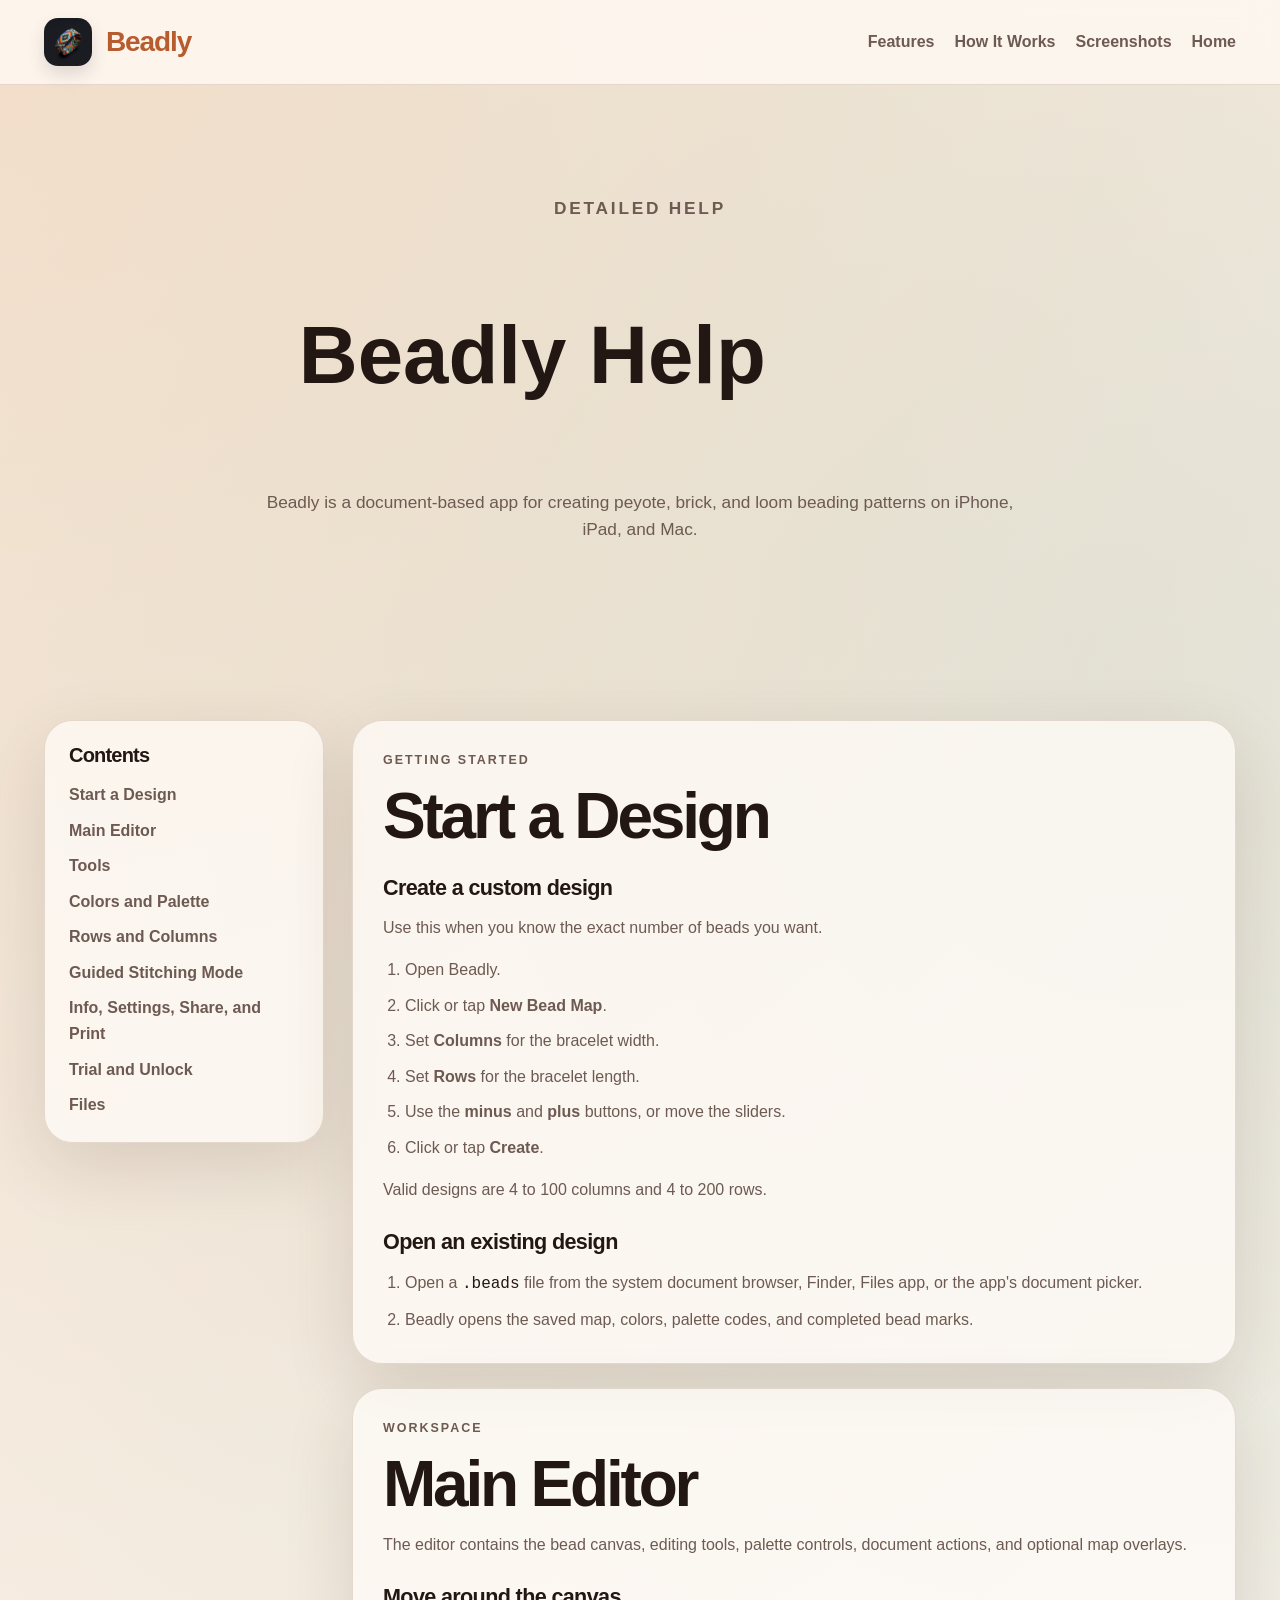
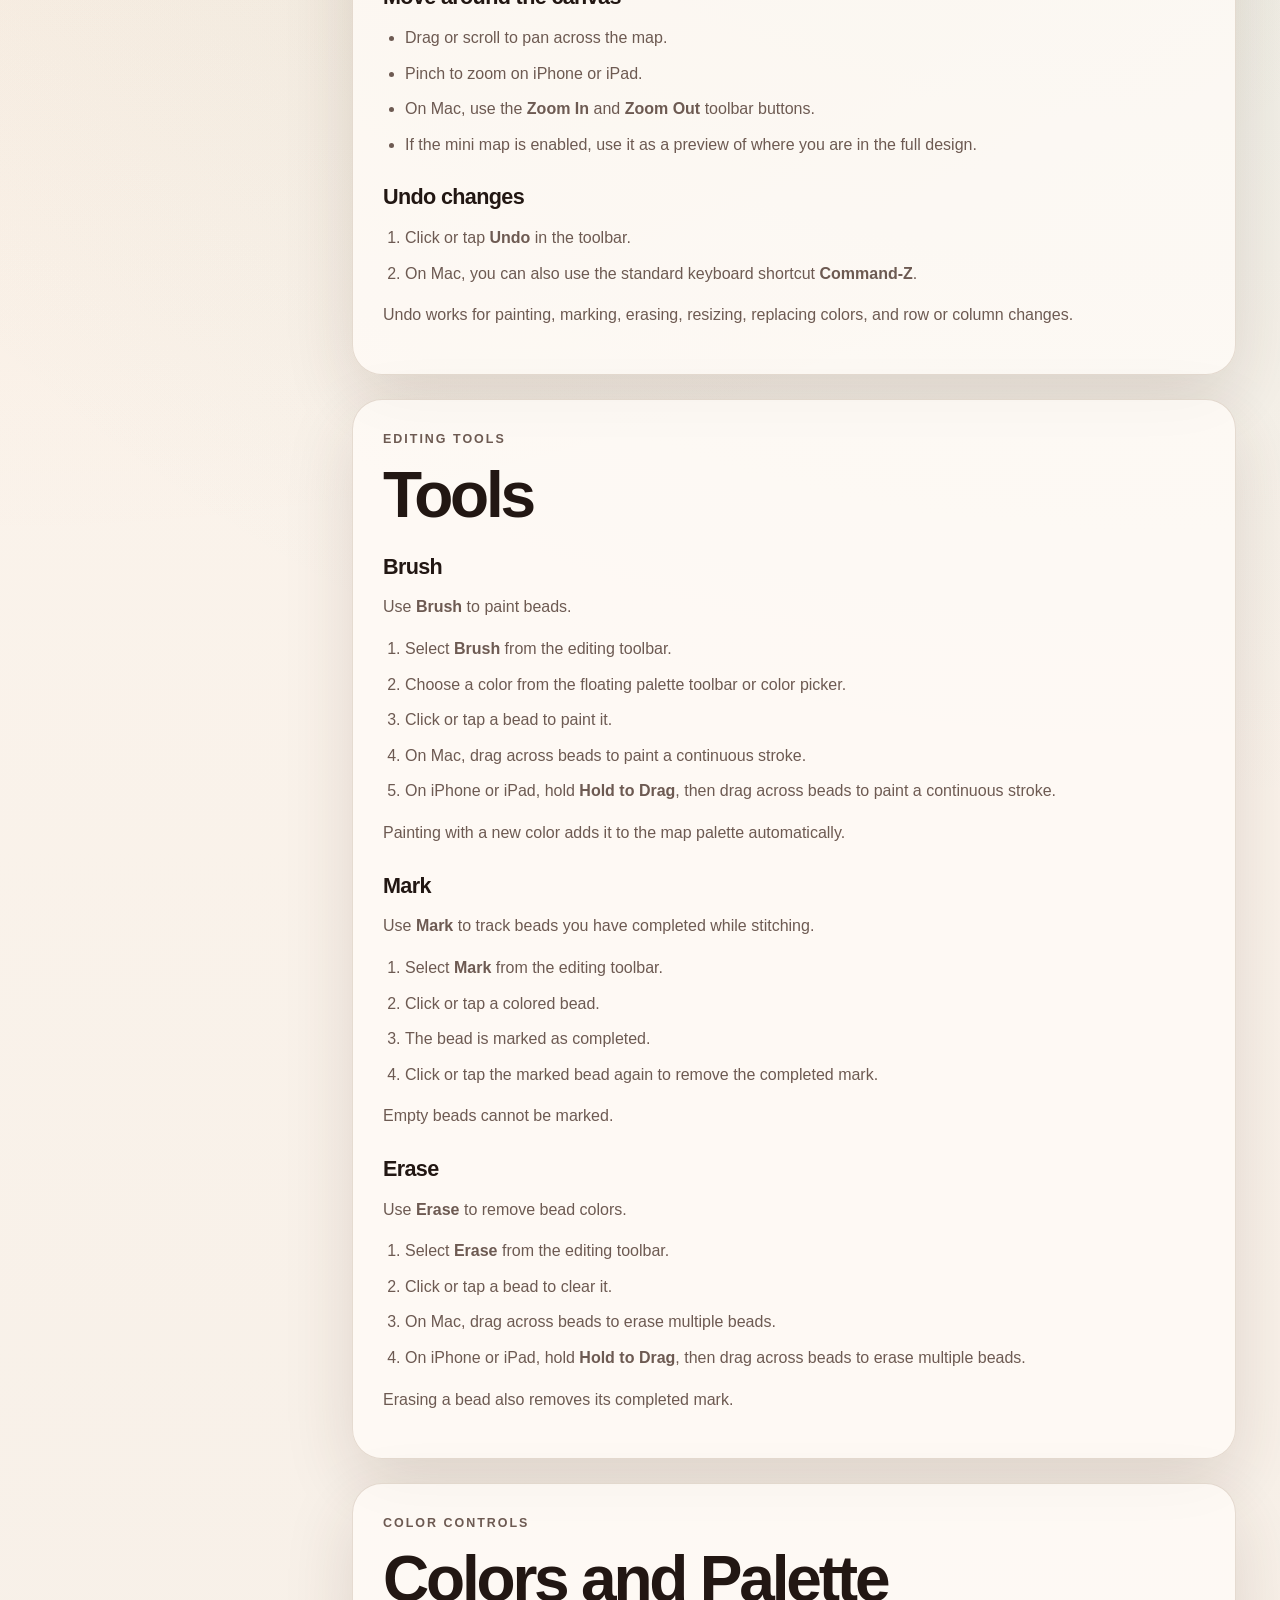
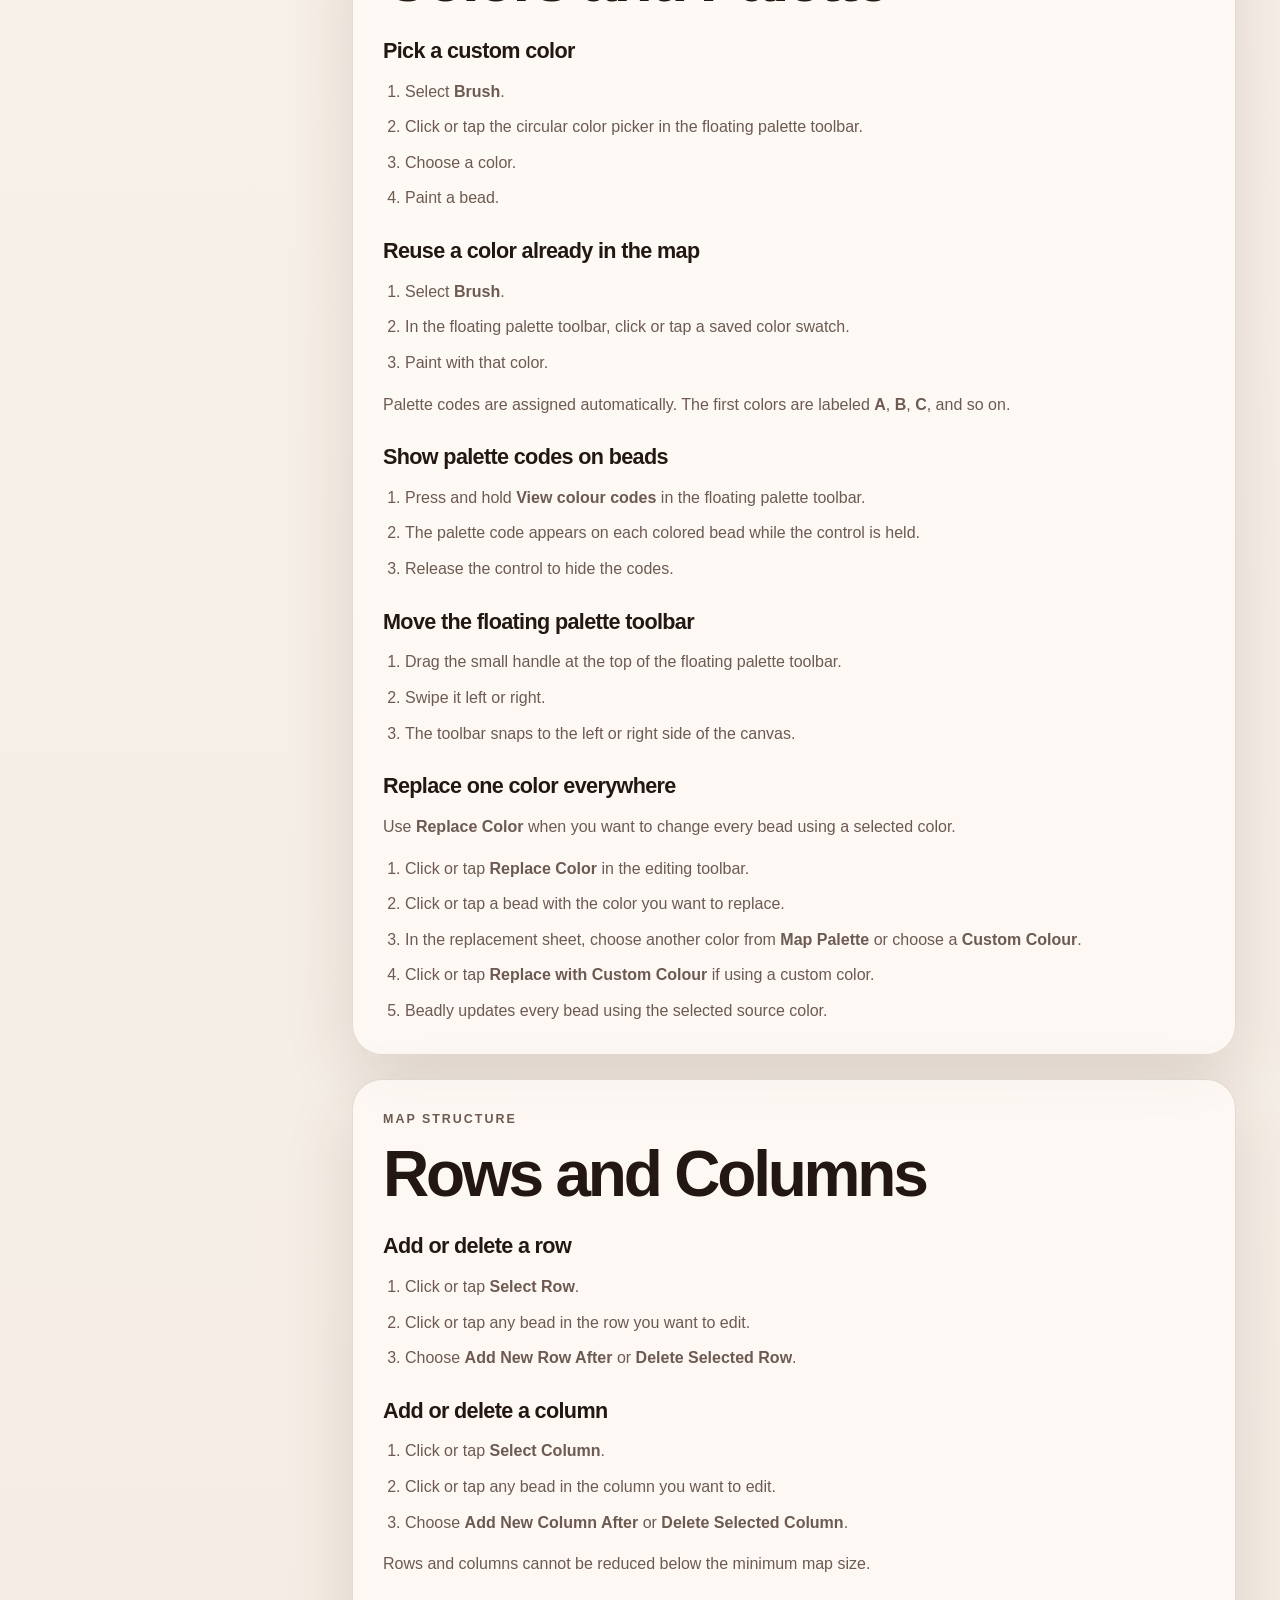
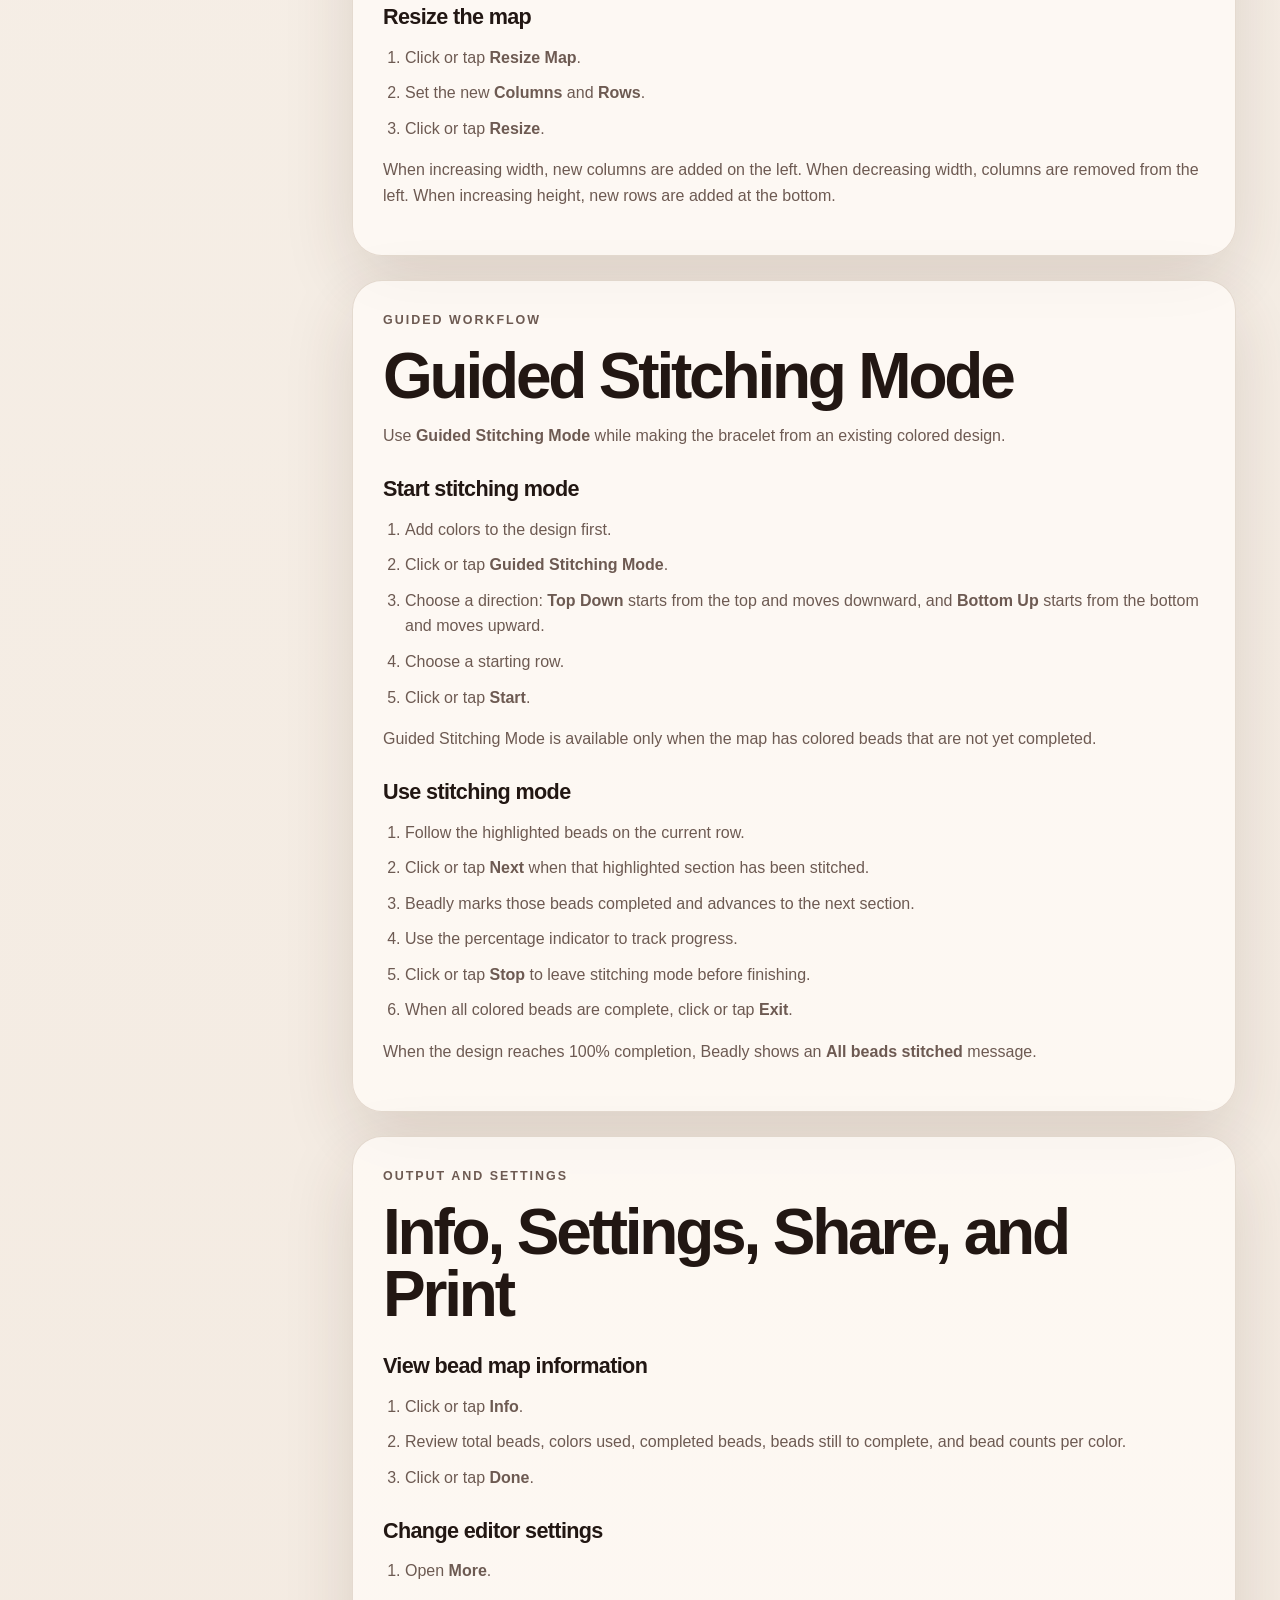
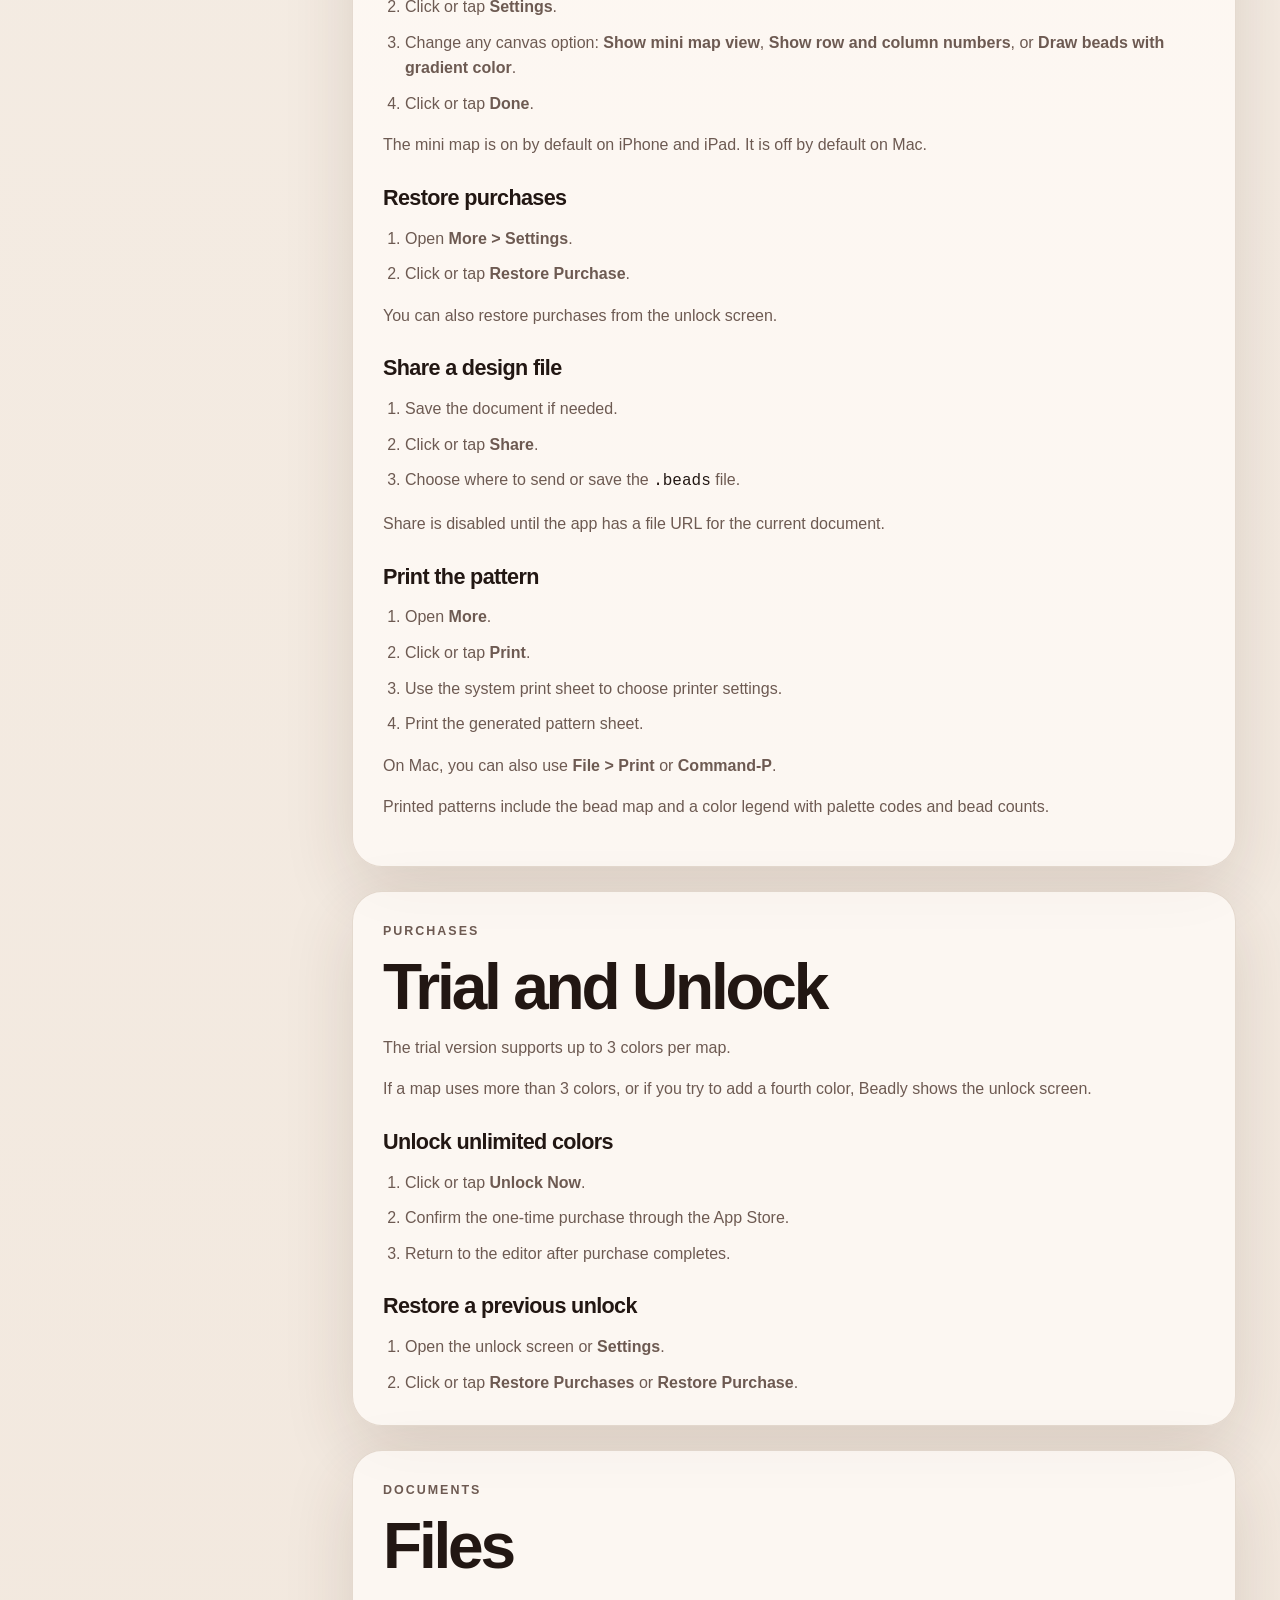
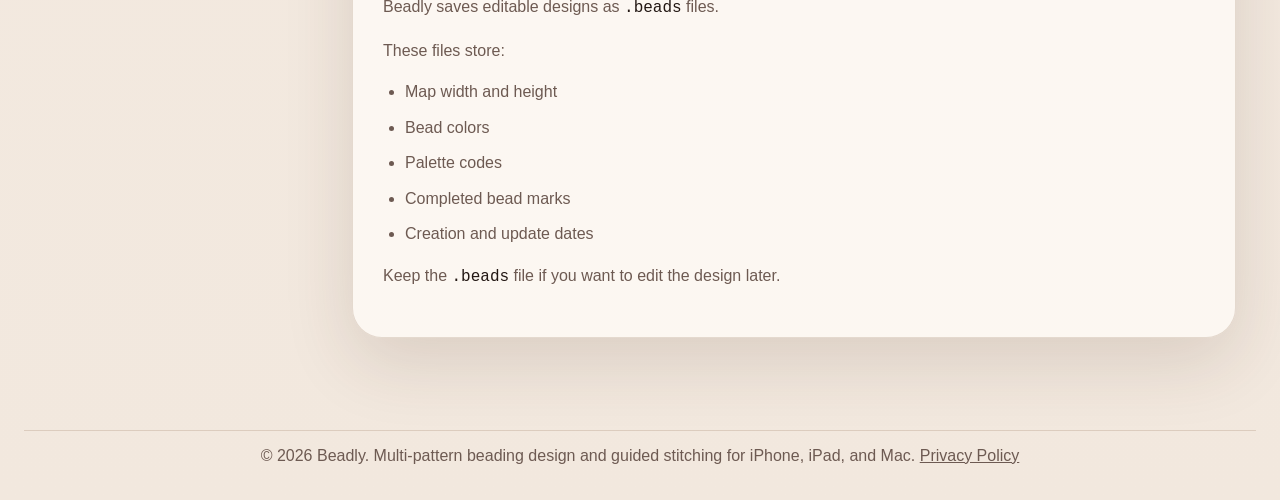
==== commit ea5d5f30: "Redesign site for multi-pattern launch" ====
--- a/help.html
+++ b/help.html
@@ -3,7 +3,12 @@
 <head>
     <meta charset="UTF-8">
     <meta name="viewport" content="width=device-width, initial-scale=1.0">
-    <meta name="description" content="Detailed Beadly help for creating peyote stitch bracelet patterns on iPhone, iPad, and Mac.">
+    <meta name="description" content="Detailed Beadly help for designing peyote, brick, and loom patterns and using guided stitching mode on iPhone, iPad, and Mac.">
+    <meta property="og:title" content="Beadly Help">
+    <meta property="og:description" content="Detailed help for Beadly pattern design, palette controls, exports, and guided stitching mode.">
+    <meta property="og:type" content="website">
+    <meta property="og:url" content="https://beadly.cc/help.html">
+    <link rel="canonical" href="https://beadly.cc/help.html">
     <title>Beadly Help</title>
     <link rel="stylesheet" href="style.css">
 </head>
@@ -29,7 +34,7 @@
                 <p class="eyebrow">Detailed Help</p>
                 <h1>Beadly Help</h1>
                 <p>
-                    Beadly is a document-based app for creating peyote stitch bracelet patterns on iPhone, iPad, and Mac.
+                    Beadly is a document-based app for creating peyote, brick, and loom beading patterns on iPhone, iPad, and Mac.
                 </p>
             </div>
         </section>
@@ -43,7 +48,7 @@
                     <li><a href="#tools">Tools</a></li>
                     <li><a href="#colors-and-palette">Colors and Palette</a></li>
                     <li><a href="#rows-and-columns">Rows and Columns</a></li>
-                    <li><a href="#stitching-mode-coming-soon">Stitching Mode</a></li>
+                    <li><a href="#guided-stitching-mode">Guided Stitching Mode</a></li>
                     <li><a href="#info-settings-share-and-print">Info, Settings, Share, and Print</a></li>
                     <li><a href="#trial-and-unlock">Trial and Unlock</a></li>
                     <li><a href="#files">Files</a></li>
@@ -204,20 +209,20 @@
                     <p>When increasing width, new columns are added on the left. When decreasing width, columns are removed from the left. When increasing height, new rows are added at the bottom.</p>
                 </article>
 
-                <article id="stitching-mode-coming-soon" class="help-block reveal">
-                    <p class="feature-kicker">Upcoming workflow</p>
-                    <h2>Stitching Mode (Coming soon)</h2>
-                    <p>Use <strong>Stitching Mode</strong> while making the bracelet from an existing colored design.</p>
+                <article id="guided-stitching-mode" class="help-block reveal">
+                    <p class="feature-kicker">Guided workflow</p>
+                    <h2>Guided Stitching Mode</h2>
+                    <p>Use <strong>Guided Stitching Mode</strong> while making the bracelet from an existing colored design.</p>
 
                     <h3>Start stitching mode</h3>
                     <ol class="help-list">
                         <li>Add colors to the design first.</li>
-                        <li>Click or tap <strong>Stitching Mode</strong>.</li>
+                        <li>Click or tap <strong>Guided Stitching Mode</strong>.</li>
                         <li>Choose a direction: <strong>Top Down</strong> starts from the top and moves downward, and <strong>Bottom Up</strong> starts from the bottom and moves upward.</li>
                         <li>Choose a starting row.</li>
                         <li>Click or tap <strong>Start</strong>.</li>
                     </ol>
-                    <p>Stitching Mode is available only when the map has colored beads that are not yet completed.</p>
+                    <p>Guided Stitching Mode is available only when the map has colored beads that are not yet completed.</p>
 
                     <h3>Use stitching mode</h3>
                     <ol class="help-list">
@@ -316,7 +321,7 @@
     </main>
 
     <footer>
-        <p>&copy; 2026 Beadly. Native Peyote bracelet design for iOS and macOS. <a href="privacy.html">Privacy Policy</a></p>
+        <p>&copy; 2026 Beadly. Multi-pattern beading design and guided stitching for iPhone, iPad, and Mac. <a href="privacy.html">Privacy Policy</a></p>
     </footer>
 
     <script src="script.js"></script>
--- a/style.css
+++ b/style.css
@@ -1,17 +1,20 @@
 :root {
-    --bg: #060608;
-    --panel: #17111e;
-    --panel-soft: rgba(23, 17, 30, 0.84);
-    --line: rgba(252, 184, 88, 0.18);
-    --line-strong: rgba(252, 184, 88, 0.34);
-    --text: #fff6ef;
-    --muted: #d0c0bd;
-    --brand: #ffb84f;
-    --brand-deep: #a55224;
-    --accent: #ff7a59;
-    --accent-deep: #cb4f36;
-    --berry: #ff5d8f;
-    --shadow: 0 32px 80px rgba(0, 0, 0, 0.42);
+    --bg: #f6efe7;
+    --bg-strong: #fff9f3;
+    --panel: rgba(255, 251, 247, 0.88);
+    --panel-strong: #fffdf8;
+    --panel-dark: #2b201d;
+    --line: rgba(117, 77, 44, 0.18);
+    --line-strong: rgba(117, 77, 44, 0.34);
+    --text: #221713;
+    --muted: #6d5a52;
+    --brand: #b65c2f;
+    --brand-strong: #d67b2d;
+    --accent: #2d8f85;
+    --accent-soft: #dff4f1;
+    --sand: #f0d5bb;
+    --shadow: 0 24px 70px rgba(71, 46, 30, 0.14);
+    --shadow-soft: 0 16px 40px rgba(71, 46, 30, 0.08);
 }
 
 * {
@@ -28,10 +31,9 @@
     line-height: 1.6;
     color: var(--text);
     background:
-        radial-gradient(circle at top left, rgba(255, 122, 89, 0.16), transparent 25%),
-        radial-gradient(circle at 85% 12%, rgba(255, 184, 79, 0.18), transparent 18%),
-        radial-gradient(circle at 60% 70%, rgba(255, 93, 143, 0.12), transparent 24%),
-        linear-gradient(180deg, #120d16 0%, #060608 38%, #0d0911 100%);
+        radial-gradient(circle at top left, rgba(214, 123, 45, 0.18), transparent 25%),
+        radial-gradient(circle at 90% 8%, rgba(45, 143, 133, 0.12), transparent 22%),
+        linear-gradient(180deg, #fff7ef 0%, #f6efe7 46%, #f2e8de 100%);
 }
 
 a {
@@ -48,7 +50,7 @@
     top: 0;
     z-index: 20;
     backdrop-filter: blur(16px);
-    background: rgba(7, 5, 10, 0.74);
+    background: rgba(255, 248, 242, 0.84);
     border-bottom: 1px solid var(--line);
 }
 
@@ -57,7 +59,7 @@
     justify-content: space-between;
     align-items: center;
     gap: 24px;
-    max-width: 1200px;
+    max-width: 1240px;
     margin: 0 auto;
     padding: 18px 24px;
 }
@@ -67,7 +69,7 @@
     align-items: center;
     gap: 14px;
     text-decoration: none;
-    font-size: 1.9rem;
+    font-size: 1.75rem;
     font-weight: 800;
     letter-spacing: -0.04em;
     color: var(--brand);
@@ -77,14 +79,14 @@
     width: 48px;
     height: 48px;
     border-radius: 14px;
-    box-shadow: 0 10px 24px rgba(0, 0, 0, 0.28);
+    box-shadow: 0 8px 18px rgba(0, 0, 0, 0.12);
 }
 
 nav ul {
     list-style: none;
     display: flex;
     flex-wrap: wrap;
-    gap: 22px;
+    gap: 20px;
     margin: 0;
     padding: 0;
 }
@@ -92,7 +94,7 @@
 nav ul li a {
     text-decoration: none;
     color: var(--muted);
-    font-weight: 600;
+    font-weight: 700;
     transition: color 0.2s ease;
 }
 
@@ -102,17 +104,17 @@
 }
 
 section {
-    max-width: 1200px;
+    max-width: 1240px;
     margin: 0 auto;
-    padding: 88px 24px;
+    padding: 92px 24px;
 }
 
 .hero {
     display: grid;
-    grid-template-columns: minmax(0, 1.02fr) minmax(0, 0.98fr);
+    grid-template-columns: minmax(0, 0.96fr) minmax(0, 1.04fr);
     gap: 48px;
     align-items: center;
-    min-height: calc(100vh - 80px);
+    min-height: calc(100vh - 88px);
 }
 
 .eyebrow,
@@ -120,7 +122,7 @@
 .placeholder-label {
     margin: 0 0 14px;
     text-transform: uppercase;
-    letter-spacing: 0.18em;
+    letter-spacing: 0.16em;
     font-size: 0.78rem;
     font-weight: 800;
 }
@@ -131,20 +133,23 @@
 }
 
 .placeholder-label {
-    color: rgba(255, 255, 255, 0.62);
+    color: rgba(34, 23, 19, 0.55);
 }
 
 .hero h1,
 .section-heading h2,
-.download h2 {
+.download h2,
+.guided-copy h2,
+.help-callout h3,
+.help-block h2 {
     margin: 0;
+    line-height: 0.98;
     letter-spacing: -0.05em;
-    line-height: 0.98;
 }
 
 .hero h1 {
-    font-size: clamp(3.1rem, 8vw, 5.8rem);
-    max-width: 11ch;
+    max-width: 10ch;
+    font-size: clamp(2.8rem, 5.8vw, 4.9rem);
 }
 
 .hero-text,
@@ -153,15 +158,19 @@
 .feature-text p,
 .feature-list li,
 footer p,
-.shot-placeholder span,
-.placeholder-content p {
+.device-placeholder p,
+.pattern-card p,
+.step-card p,
+.help-block p,
+.help-list,
+.help-nav a {
     color: var(--muted);
 }
 
 .hero-text {
-    max-width: 59ch;
+    max-width: 58ch;
     margin: 22px 0 0;
-    font-size: 1.15rem;
+    font-size: 1.12rem;
 }
 
 .hero-actions {
@@ -180,19 +189,19 @@
     padding: 0 24px;
     border-radius: 999px;
     text-decoration: none;
-    font-weight: 700;
+    font-weight: 800;
     transition: transform 0.2s ease, box-shadow 0.2s ease, background-color 0.2s ease;
 }
 
 .call-to-action {
-    background: linear-gradient(135deg, var(--brand) 0%, var(--accent) 100%);
-    color: #2f1308;
-    box-shadow: 0 18px 40px rgba(255, 122, 89, 0.24);
+    background: linear-gradient(135deg, var(--brand) 0%, var(--brand-strong) 100%);
+    color: #fff8f3;
+    box-shadow: 0 18px 38px rgba(182, 92, 47, 0.26);
 }
 
 .secondary-action {
     border: 1px solid var(--line-strong);
-    background: rgba(255, 255, 255, 0.02);
+    background: rgba(255, 255, 255, 0.55);
     color: var(--text);
 }
 
@@ -211,179 +220,188 @@
 }
 
 .stat-pill {
-    min-width: 170px;
+    min-width: 178px;
     padding: 16px 18px;
     border-radius: 22px;
     border: 1px solid var(--line);
-    background: linear-gradient(180deg, rgba(31, 20, 35, 0.92), rgba(18, 11, 23, 0.94));
-    box-shadow: inset 0 1px 0 rgba(255, 255, 255, 0.04);
+    background: rgba(255, 255, 255, 0.66);
+    box-shadow: var(--shadow-soft);
 }
 
 .stat-value {
     display: block;
-    font-size: 1.15rem;
+    font-size: 1.08rem;
     font-weight: 800;
-    color: var(--text);
 }
 
 .stat-label {
     display: block;
     margin-top: 4px;
-    font-size: 0.92rem;
+    font-size: 0.93rem;
     color: var(--muted);
 }
 
 .hero-visual {
     position: relative;
+    min-height: 720px;
 }
 
 .hero-glow {
     position: absolute;
-    inset: 10% 14% auto auto;
-    width: 260px;
-    height: 260px;
-    background: radial-gradient(circle, rgba(255, 184, 79, 0.28), transparent 68%);
-    filter: blur(16px);
+    inset: 8% auto auto 15%;
+    width: 300px;
+    height: 300px;
+    background: radial-gradient(circle, rgba(214, 123, 45, 0.16), transparent 68%);
+    filter: blur(10px);
     pointer-events: none;
 }
 
-.device-wall {
+.fan-phones {
     position: relative;
-    min-height: 680px;
-}
-
-.desktop-shot {
+    width: min(100%, 720px);
+    height: 720px;
+    margin: 0 auto;
+}
+
+.fan-shot {
     position: absolute;
-    right: 0;
-    top: 40px;
-    width: min(100%, 540px);
-}
-
-.desktop-shot img {
-    width: 100%;
-    border-radius: 20px;
-}
-
-.phone-stack {
+    width: 290px;
+}
+
+.device-placeholder {
+    position: relative;
+    display: flex;
+    flex-direction: column;
+    justify-content: flex-end;
+    gap: 8px;
+    padding: 24px;
+    overflow: hidden;
+    border: 1px solid var(--line);
+    background:
+        linear-gradient(180deg, rgba(255, 253, 248, 0.96), rgba(247, 238, 229, 0.94)),
+        linear-gradient(135deg, rgba(214, 123, 45, 0.08), rgba(45, 143, 133, 0.08));
+    box-shadow: var(--shadow);
+}
+
+.device-placeholder::before {
+    content: "";
     position: absolute;
-    left: 0;
-    top: 0;
-    width: min(62%, 340px);
-}
-
-.phone-stack img {
-    width: 100%;
-    height: 100%;
-    object-fit: cover;
-    border-radius: 28px;
-    border: 1px solid rgba(255, 255, 255, 0.08);
-    box-shadow: 0 28px 60px rgba(0, 0, 0, 0.42);
-}
-
-.phone-back {
-    position: absolute;
-    left: 84px;
-    top: 72px;
-    width: 88%;
-    opacity: 0.74;
-    transform: rotate(9deg);
-}
-
-.phone-front {
+    inset: 18px;
+    border-radius: inherit;
+    background:
+        linear-gradient(90deg, rgba(34, 23, 19, 0.06) 1px, transparent 1px),
+        linear-gradient(rgba(34, 23, 19, 0.06) 1px, transparent 1px),
+        linear-gradient(135deg, rgba(214, 123, 45, 0.08), rgba(45, 143, 133, 0.12));
+    background-size: 26px 26px, 26px 26px, cover;
+    border: 1px solid rgba(117, 77, 44, 0.08);
+}
+
+.device-placeholder > * {
     position: relative;
     z-index: 1;
 }
 
-.placeholder-card {
+.device-placeholder h2,
+.device-placeholder h3,
+.device-placeholder h4,
+.pattern-card h3,
+.feature-text h3,
+.step-card h3,
+.help-nav h2 {
+    margin: 0;
+    letter-spacing: -0.04em;
+    line-height: 1.05;
+}
+
+.device-placeholder h2 {
+    font-size: clamp(1.8rem, 3.4vw, 2.7rem);
+}
+
+.device-placeholder h3,
+.pattern-card h3 {
+    font-size: clamp(1.4rem, 2.5vw, 2rem);
+}
+
+.device-placeholder h4 {
+    font-size: 1.3rem;
+}
+
+.device-placeholder p {
+    margin: 0;
+    max-width: 28ch;
+}
+
+.iphone-card,
+.phone-wide-card {
+    border-radius: 40px;
+}
+
+.iphone-card {
+    min-height: 540px;
+}
+
+.ipad-card {
+    min-height: 360px;
+    border-radius: 30px;
+}
+
+.mac-card-static {
+    min-height: 310px;
+    border-radius: 28px;
+}
+
+.phone-wide-card {
+    min-height: 440px;
+}
+
+.app-shot {
+    display: block;
+    width: 100%;
     border: 1px solid var(--line);
     box-shadow: var(--shadow);
-    background:
-        linear-gradient(180deg, rgba(28, 18, 34, 0.95), rgba(12, 8, 16, 0.96)),
-        linear-gradient(135deg, rgba(255, 184, 79, 0.06), transparent 44%);
-}
-
-.screenshot-frame {
-    border: 1px solid var(--line);
-    box-shadow: var(--shadow);
-    background:
-        linear-gradient(180deg, rgba(28, 18, 34, 0.95), rgba(12, 8, 16, 0.96)),
-        linear-gradient(135deg, rgba(255, 184, 79, 0.06), transparent 44%);
-}
-
-.mac-card {
-    padding: 18px;
+    background: rgba(255, 255, 255, 0.72);
+    object-fit: cover;
+}
+
+.shot-phone {
+    border-radius: 40px;
+}
+
+.shot-tablet {
     border-radius: 30px;
 }
 
-.phone-card {
-    padding: 14px;
-    border-radius: 42px;
-    min-height: 520px;
-}
-
-.window-chrome {
-    display: flex;
-    gap: 8px;
-    margin-bottom: 14px;
-}
-
-.window-chrome span {
-    width: 10px;
-    height: 10px;
-    border-radius: 50%;
-    background: rgba(255, 255, 255, 0.18);
-}
-
-.placeholder-content {
-    display: flex;
-    flex-direction: column;
-    gap: 16px;
-    height: 100%;
-}
-
-.placeholder-content h2 {
-    margin: 0;
-    font-size: clamp(1.5rem, 2.6vw, 2.4rem);
-    line-height: 1.05;
-    letter-spacing: -0.04em;
-}
-
-.bead-grid,
-.mini-grid {
-    border-radius: 24px;
-    background:
-        linear-gradient(90deg, rgba(255, 255, 255, 0.05) 1px, transparent 1px),
-        linear-gradient(rgba(255, 255, 255, 0.05) 1px, transparent 1px),
-        linear-gradient(135deg, rgba(255, 184, 79, 0.2), rgba(255, 93, 143, 0.16));
-}
-
-.bead-grid {
-    min-height: 360px;
-    background-size: 28px 28px, 28px 28px, cover;
-}
-
-.bead-grid-wide {
-    position: relative;
-    overflow: hidden;
-}
-
-.bead-grid-wide::after {
-    content: "";
+.shot-desktop {
+    border-radius: 28px;
+}
+
+.shot-guided {
+    min-height: 440px;
+    border-radius: 30px;
+}
+
+.fan-left,
+.fan-center,
+.fan-right {
     position: absolute;
-    inset: 22% 10%;
-    border-radius: 18px;
-    border: 1px solid rgba(255, 255, 255, 0.16);
-    background: linear-gradient(135deg, rgba(255, 122, 89, 0.32), rgba(255, 184, 79, 0.12));
-}
-
-.mini-grid {
-    flex: 1;
-    min-height: 200px;
-    background-size: 24px 24px, 24px 24px, cover;
-}
-
-.mini-grid-tall {
-    min-height: 340px;
+    width: 290px;
+    top: 80px;
+}
+
+.fan-left {
+    left: 40px;
+    transform: rotate(-16deg);
+}
+
+.fan-center {
+    left: 215px;
+    z-index: 2;
+    transform: translateY(12px);
+}
+
+.fan-right {
+    right: 35px;
+    transform: rotate(16deg);
 }
 
 .section-heading {
@@ -393,8 +411,10 @@
 }
 
 .section-heading h2,
-.download h2 {
-    font-size: clamp(2.4rem, 5vw, 4rem);
+.download h2,
+.guided-copy h2,
+.help-block h2 {
+    font-size: clamp(2.5rem, 5vw, 4.3rem);
 }
 
 .section-heading p,
@@ -403,48 +423,46 @@
     font-size: 1.08rem;
 }
 
-.feature-container {
-    display: flex;
-    flex-direction: column;
-    gap: 34px;
-}
-
-.feature-item {
+.pattern-overview {
+    padding-top: 38px;
+}
+
+.pattern-grid {
     display: grid;
-    grid-template-columns: minmax(0, 1fr) minmax(280px, 420px);
+    grid-template-columns: repeat(3, minmax(0, 1fr));
+    gap: 24px;
+}
+
+.pattern-card,
+.feature-item,
+.step-card,
+.download-panel,
+.help-callout,
+.help-nav,
+.help-block {
+    border: 1px solid var(--line);
+    background: rgba(255, 252, 247, 0.76);
+    box-shadow: var(--shadow);
+}
+
+.pattern-card {
+    padding: 30px;
+    border-radius: 28px;
+}
+
+.guided-section {
+    display: grid;
+    grid-template-columns: minmax(0, 0.92fr) minmax(0, 1.08fr);
+    gap: 30px;
     align-items: center;
-    gap: 38px;
-    padding: 34px;
-    border-radius: 34px;
-    border: 1px solid var(--line);
-    background:
-        linear-gradient(180deg, rgba(24, 16, 29, 0.94), rgba(13, 9, 17, 0.96)),
-        linear-gradient(135deg, rgba(255, 184, 79, 0.05), transparent 45%);
-    box-shadow: var(--shadow);
-}
-
-.feature-item:nth-child(even) {
-    grid-template-columns: minmax(280px, 420px) minmax(0, 1fr);
-}
-
-.feature-item:nth-child(even) .feature-text {
-    order: 2;
-}
-
-.feature-item:nth-child(even) .feature-image {
-    order: 1;
-}
-
-.feature-text h3 {
-    margin: 0;
-    font-size: clamp(1.8rem, 4vw, 2.8rem);
-    line-height: 1.05;
-    letter-spacing: -0.04em;
-}
-
-.feature-text p {
-    margin: 16px 0 0;
-    font-size: 1.05rem;
+}
+
+.guided-copy {
+    padding-right: 12px;
+}
+
+.guided-copy p {
+    margin: 18px 0 0;
 }
 
 .feature-list {
@@ -467,258 +485,75 @@
     width: 8px;
     height: 8px;
     border-radius: 50%;
-    background: var(--brand);
-    box-shadow: 0 0 14px rgba(255, 184, 79, 0.45);
+    background: var(--accent);
+    box-shadow: 0 0 10px rgba(45, 143, 133, 0.26);
+}
+
+.guided-grid {
+    display: grid;
+    grid-template-columns: repeat(2, minmax(0, 1fr));
+    gap: 18px;
+}
+
+.features {
+    padding-top: 48px;
+}
+
+.feature-container {
+    display: flex;
+    flex-direction: column;
+    gap: 30px;
+}
+
+.feature-item {
+    display: grid;
+    grid-template-columns: minmax(0, 1fr) minmax(300px, 420px);
+    gap: 36px;
+    align-items: center;
+    padding: 34px;
+    border-radius: 34px;
+}
+
+.feature-item:nth-child(even) {
+    grid-template-columns: minmax(300px, 420px) minmax(0, 1fr);
+}
+
+.feature-item:nth-child(even) .feature-text {
+    order: 2;
+}
+
+.feature-item:nth-child(even) .feature-image {
+    order: 1;
+}
+
+.feature-text h3 {
+    font-size: clamp(1.9rem, 4vw, 3rem);
+}
+
+.feature-text p {
+    margin: 16px 0 0;
+    font-size: 1.05rem;
 }
 
 .feature-image {
     display: flex;
     justify-content: center;
-    align-items: center;
-}
-
-.app-shot {
     width: 100%;
-    border: 1px solid rgba(255, 255, 255, 0.08);
-    box-shadow: 0 22px 48px rgba(0, 0, 0, 0.4);
-    object-fit: cover;
-}
-
-.shot-placeholder,
-.language-panel {
-    width: 100%;
-    border: 1px solid rgba(255, 255, 255, 0.08);
-    box-shadow: 0 22px 48px rgba(0, 0, 0, 0.4);
-    background:
-        linear-gradient(180deg, rgba(255, 255, 255, 0.06), rgba(255, 255, 255, 0.02)),
-        linear-gradient(135deg, rgba(255, 184, 79, 0.16), rgba(255, 93, 143, 0.14));
-}
-
-.shot-placeholder {
-    display: flex;
-    flex-direction: column;
-    justify-content: flex-end;
-    gap: 4px;
-    padding: 24px;
-    overflow: hidden;
-}
-
-.shot-placeholder p {
-    margin: 0;
-    font-size: 1rem;
-    font-weight: 800;
-    letter-spacing: -0.03em;
-}
-
-.portrait-shot {
-    max-width: 280px;
-    min-height: 540px;
-    border-radius: 42px;
-}
-
-.compact-shot {
-    max-width: none;
-    min-height: 250px;
-    border-radius: 32px;
-}
-
-.landscape-shot {
-    min-height: 320px;
-    border-radius: 34px;
-}
-
-.feature-image-grid {
-    display: grid;
-    grid-template-columns: repeat(2, minmax(0, 1fr));
-    gap: 16px;
-}
-
-.feature-image-grid .shot-placeholder {
-    max-width: none;
-}
-
-.mac-feature .shot-placeholder {
-    max-width: 100%;
-}
-
-.language-panel {
-    display: grid;
-    grid-template-columns: repeat(2, minmax(0, 1fr));
-    gap: 16px;
-    padding: 28px;
-    border-radius: 34px;
-}
-
-.language-panel span {
-    display: flex;
-    align-items: center;
-    justify-content: center;
-    gap: 10px;
-    min-height: 84px;
-    border-radius: 22px;
-    font-size: 1.05rem;
-    font-weight: 700;
-    background: rgba(14, 10, 18, 0.72);
-    border: 1px solid rgba(255, 255, 255, 0.08);
-    text-align: center;
-}
-
-.language-panel strong {
-    font-size: 1.4rem;
-    line-height: 1;
-}
-
-.screenshots {
-    padding-top: 36px;
 }
 
 .how-it-works {
-    padding-top: 24px;
-}
-
-.help-callout {
-    margin-top: 32px;
-    padding: 32px;
-    border-radius: 30px;
-    border: 1px solid var(--line-strong);
-    background:
-        radial-gradient(circle at top center, rgba(255, 184, 79, 0.1), transparent 36%),
-        linear-gradient(180deg, rgba(27, 18, 33, 0.96), rgba(11, 8, 15, 0.98));
-    box-shadow: var(--shadow);
-    text-align: center;
-}
-
-.help-callout h3 {
-    margin: 0;
-    font-size: clamp(2rem, 4vw, 2.8rem);
-    line-height: 1.02;
-    letter-spacing: -0.04em;
-}
-
-.help-callout p:not(.eyebrow) {
-    max-width: 60ch;
-    margin: 18px auto 0;
-    color: var(--muted);
-}
-
-.help-page .hero h1,
-.help-page .help-hero h1 {
-    font-size: clamp(3rem, 8vw, 5.2rem);
-    max-width: 12ch;
-}
-
-.help-hero {
-    padding-bottom: 28px;
-}
-
-.help-layout {
-    display: grid;
-    grid-template-columns: minmax(240px, 280px) minmax(0, 1fr);
-    gap: 28px;
-    align-items: start;
-}
-
-.help-nav,
-.help-block {
-    border: 1px solid var(--line);
-    background:
-        linear-gradient(180deg, rgba(24, 16, 29, 0.94), rgba(13, 9, 17, 0.96)),
-        linear-gradient(135deg, rgba(255, 184, 79, 0.05), transparent 45%);
-    box-shadow: var(--shadow);
-}
-
-.help-nav {
-    position: sticky;
-    top: 104px;
-    padding: 24px;
-    border-radius: 28px;
-}
-
-.help-nav h2 {
-    margin: 0 0 16px;
-    font-size: 1.25rem;
-}
-
-.help-nav ul {
-    margin: 0;
-    padding: 0;
-    list-style: none;
-}
-
-.help-nav li + li {
-    margin-top: 10px;
-}
-
-.help-nav a {
-    color: var(--muted);
-    text-decoration: none;
-    font-weight: 600;
-}
-
-.help-nav a:hover,
-.help-nav a:focus-visible {
-    color: var(--brand);
-}
-
-.help-content {
-    display: flex;
-    flex-direction: column;
-    gap: 24px;
-}
-
-.help-block {
-    padding: 30px;
-    border-radius: 30px;
-}
-
-.help-block h2 {
-    margin: 0;
-    font-size: clamp(2rem, 4vw, 2.8rem);
-    line-height: 1.04;
-    letter-spacing: -0.04em;
-}
-
-.help-block h3 {
-    margin: 28px 0 0;
-    font-size: 1.35rem;
-    line-height: 1.1;
-    letter-spacing: -0.03em;
-}
-
-.help-block p {
-    margin: 14px 0 0;
-    color: var(--muted);
-}
-
-.help-list {
-    margin: 16px 0 0;
-    padding-left: 22px;
-    color: var(--muted);
-}
-
-.help-list li + li {
-    margin-top: 10px;
-}
-
-.help-block code {
-    color: var(--text);
-    font-family: "SF Mono", "Menlo", monospace;
+    padding-top: 30px;
 }
 
 .steps-grid {
     display: grid;
-    grid-template-columns: repeat(3, minmax(0, 1fr));
-    gap: 22px;
+    grid-template-columns: repeat(4, minmax(0, 1fr));
+    gap: 20px;
 }
 
 .step-card {
     padding: 28px;
     border-radius: 28px;
-    border: 1px solid var(--line);
-    background:
-        linear-gradient(180deg, rgba(24, 16, 29, 0.94), rgba(13, 9, 17, 0.96)),
-        linear-gradient(135deg, rgba(255, 184, 79, 0.05), transparent 45%);
-    box-shadow: var(--shadow);
 }
 
 .step-number {
@@ -729,8 +564,8 @@
     min-height: 34px;
     padding: 0 12px;
     border-radius: 999px;
-    background: linear-gradient(135deg, var(--brand) 0%, var(--accent) 100%);
-    color: #2f1308;
+    background: linear-gradient(135deg, var(--brand) 0%, var(--brand-strong) 100%);
+    color: #fff8f3;
     font-size: 0.9rem;
     font-weight: 800;
     letter-spacing: 0.08em;
@@ -739,34 +574,72 @@
 .step-card h3 {
     margin: 18px 0 0;
     font-size: 1.5rem;
-    line-height: 1.08;
-    letter-spacing: -0.04em;
 }
 
 .step-card p {
     margin: 14px 0 0;
-    color: var(--muted);
+}
+
+.help-callout {
+    margin-top: 34px;
+    padding: 34px;
+    border-radius: 30px;
+    text-align: center;
+}
+
+.help-callout p:not(.eyebrow) {
+    max-width: 60ch;
+    margin: 18px auto 0;
+}
+
+.screenshots {
+    padding-top: 44px;
+}
+
+.screenshot-groups {
+    display: flex;
+    flex-direction: column;
+    gap: 30px;
+}
+
+.screenshot-group {
+    padding: 30px;
+    border-radius: 32px;
+    border: 1px solid var(--line);
+    background: rgba(255, 251, 247, 0.72);
+    box-shadow: var(--shadow-soft);
+}
+
+.group-heading {
+    margin-bottom: 20px;
+}
+
+.group-heading h3 {
+    margin: 0;
+    font-size: clamp(1.6rem, 3vw, 2.1rem);
+    letter-spacing: -0.04em;
 }
 
 .screenshot-grid {
     display: grid;
+    gap: 18px;
+    align-items: start;
+}
+
+.screenshot-grid-iphone,
+.screenshot-grid-ipad,
+.screenshot-grid-mac {
     grid-template-columns: repeat(3, minmax(0, 1fr));
-    gap: 20px;
 }
 
 .download {
-    padding-top: 36px;
+    padding-top: 40px;
 }
 
 .download-panel {
     padding: 48px;
     border-radius: 36px;
     text-align: center;
-    border: 1px solid var(--line-strong);
-    background:
-        radial-gradient(circle at top center, rgba(255, 184, 79, 0.14), transparent 34%),
-        linear-gradient(180deg, rgba(27, 18, 33, 0.96), rgba(11, 8, 15, 0.98));
-    box-shadow: var(--shadow);
 }
 
 .download-buttons {
@@ -778,13 +651,93 @@
 }
 
 footer p {
-    max-width: 1200px;
+    max-width: 1240px;
     margin: 0 auto;
     padding-top: 12px;
     border-top: 1px solid var(--line);
     text-align: center;
 }
 
+.help-page .help-hero h1 {
+    font-size: clamp(3rem, 8vw, 5.1rem);
+    max-width: 12ch;
+}
+
+.help-hero {
+    padding-bottom: 28px;
+}
+
+.help-layout {
+    display: grid;
+    grid-template-columns: minmax(240px, 280px) minmax(0, 1fr);
+    gap: 28px;
+    align-items: start;
+}
+
+.help-nav {
+    position: sticky;
+    top: 104px;
+    padding: 24px;
+    border-radius: 28px;
+}
+
+.help-nav h2 {
+    margin: 0 0 16px;
+    font-size: 1.25rem;
+}
+
+.help-nav ul {
+    margin: 0;
+    padding: 0;
+    list-style: none;
+}
+
+.help-nav li + li {
+    margin-top: 10px;
+}
+
+.help-nav a {
+    text-decoration: none;
+    font-weight: 700;
+}
+
+.help-nav a:hover,
+.help-nav a:focus-visible {
+    color: var(--brand);
+}
+
+.help-content {
+    display: flex;
+    flex-direction: column;
+    gap: 24px;
+}
+
+.help-block {
+    padding: 30px;
+    border-radius: 30px;
+}
+
+.help-block h3 {
+    margin: 28px 0 0;
+    font-size: 1.35rem;
+    line-height: 1.1;
+    letter-spacing: -0.03em;
+}
+
+.help-list {
+    margin: 16px 0 0;
+    padding-left: 22px;
+}
+
+.help-list li + li {
+    margin-top: 10px;
+}
+
+.help-block code {
+    color: var(--text);
+    font-family: "SF Mono", "Menlo", monospace;
+}
+
 .reveal {
     opacity: 0;
     transform: translateY(24px);
@@ -796,13 +749,16 @@
     transform: translateY(0);
 }
 
-@media (max-width: 1080px) {
-    .help-layout,
+@media (max-width: 1120px) {
+    .pattern-grid,
     .steps-grid,
-    .screenshot-grid {
+    .screenshot-grid-iphone,
+    .screenshot-grid-ipad,
+    .screenshot-grid-mac {
         grid-template-columns: repeat(2, minmax(0, 1fr));
     }
 
+    .guided-section,
     .help-layout {
         grid-template-columns: 1fr;
     }
@@ -821,24 +777,37 @@
     .hero {
         grid-template-columns: 1fr;
         min-height: auto;
-        padding-top: 52px;
-    }
-
-    .device-wall {
-        min-height: 760px;
-    }
-
-    .desktop-shot {
-        position: relative;
+        padding-top: 48px;
+    }
+
+    .hero-visual {
+        min-height: 820px;
+    }
+
+    .fan-phones {
+        width: min(100%, 560px);
+        height: 820px;
+    }
+
+    .fan-left,
+    .fan-center,
+    .fan-right {
+        width: 280px;
+    }
+
+    .fan-left {
+        left: 0;
+        top: 150px;
+    }
+
+    .fan-center {
+        left: 140px;
+        top: 40px;
+    }
+
+    .fan-right {
+        right: 0;
         top: 180px;
-        width: 100%;
-    }
-
-    .phone-stack {
-        position: absolute;
-        left: 0;
-        top: 0;
-        width: min(62%, 300px);
     }
 
     .feature-item,
@@ -850,15 +819,11 @@
     .feature-item:nth-child(even) .feature-image {
         order: initial;
     }
-
-    .feature-image-grid {
-        grid-template-columns: repeat(2, minmax(0, 1fr));
-    }
-}
-
-@media (max-width: 680px) {
+}
+
+@media (max-width: 720px) {
     section {
-        padding: 72px 18px;
+        padding: 74px 18px;
     }
 
     nav {
@@ -870,7 +835,7 @@
     }
 
     .logo {
-        font-size: 1.7rem;
+        font-size: 1.6rem;
     }
 
     .logo img {
@@ -880,49 +845,58 @@
     }
 
     .hero h1 {
-        font-size: clamp(2.8rem, 13vw, 4.2rem);
-    }
-
-    .hero-text,
-    .section-heading p,
-    .download p,
-    .feature-text p,
-    .feature-list li {
-        font-size: 1rem;
+        font-size: clamp(2.8rem, 12vw, 4.2rem);
     }
 
     .hero-stats {
         flex-direction: column;
     }
 
-    .device-wall {
-        min-height: 650px;
-    }
-
-    .phone-stack {
-        width: min(72%, 280px);
-    }
-
-    .phone-back {
-        left: 56px;
-        top: 56px;
-    }
-
-    .desktop-shot {
-        top: 156px;
-        padding: 10px;
-        border-radius: 24px;
-    }
-
-    .phone-card {
-        min-height: 460px;
-    }
-
-    .feature-item {
-        padding: 24px;
-        border-radius: 26px;
-    }
-
+    .hero-visual {
+        min-height: 1180px;
+    }
+
+    .fan-phones {
+        width: 100%;
+        height: 1180px;
+    }
+
+    .fan-left,
+    .fan-center,
+    .fan-right {
+        width: min(100%, 320px);
+        left: 50%;
+        right: auto;
+        transform: translateX(-50%);
+    }
+
+    .fan-left {
+        top: 0;
+        transform: translateX(-50%) rotate(-8deg);
+    }
+
+    .fan-center {
+        top: 330px;
+        transform: translateX(-50%);
+    }
+
+    .fan-right {
+        top: 660px;
+        transform: translateX(-50%) rotate(8deg);
+    }
+
+    .guided-grid,
+    .pattern-grid,
+    .steps-grid,
+    .screenshot-grid-iphone,
+    .screenshot-grid-ipad,
+    .screenshot-grid-mac {
+        grid-template-columns: 1fr;
+    }
+
+    .feature-item,
+    .screenshot-group,
+    .download-panel,
     .help-callout,
     .help-block {
         padding: 24px;
@@ -931,23 +905,7 @@
 
     .help-nav {
         padding: 20px;
-    }
-
-    .steps-grid,
-    .feature-image-grid,
-    .screenshot-grid {
-        grid-template-columns: 1fr;
-    }
-
-    .language-panel {
-        grid-template-columns: repeat(2, minmax(0, 1fr));
-        gap: 12px;
-        padding: 20px;
-    }
-
-    .download-panel {
-        padding: 34px 22px;
-        border-radius: 28px;
+        border-radius: 26px;
     }
 
     .call-to-action,
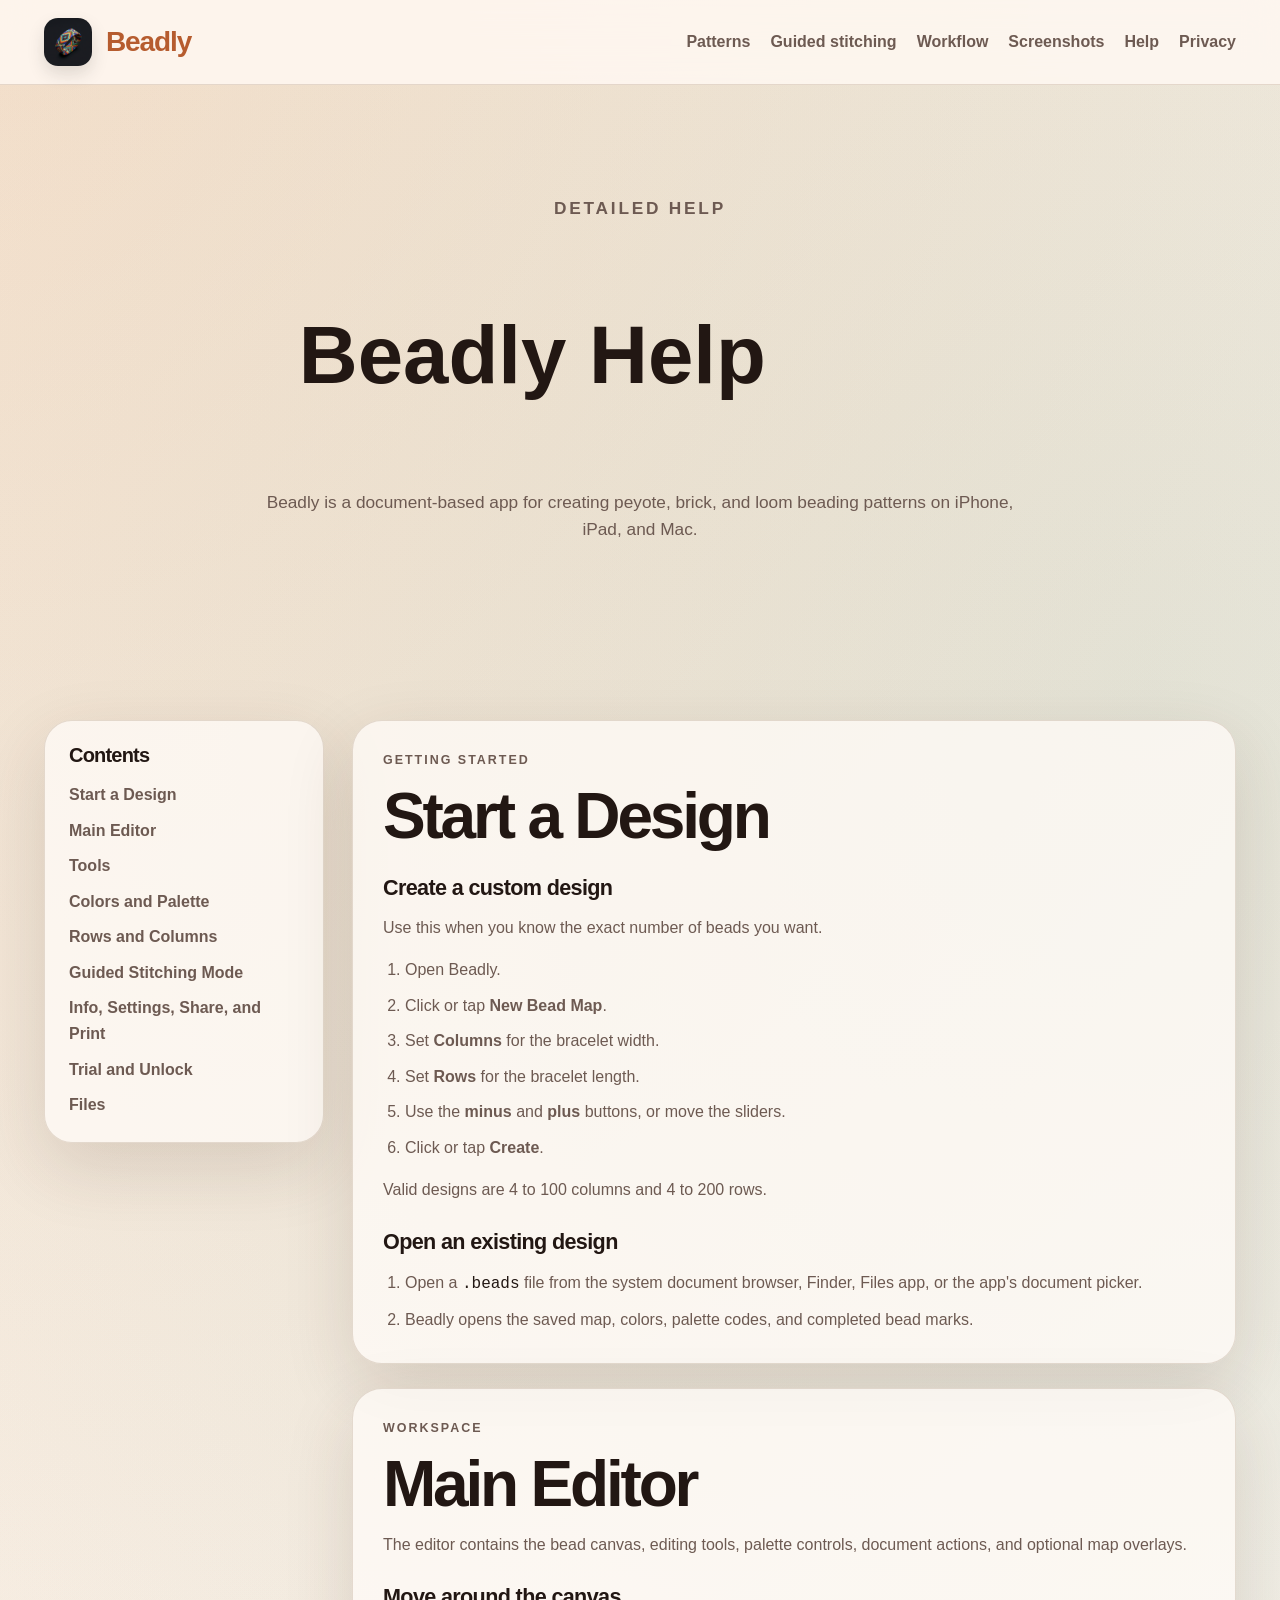
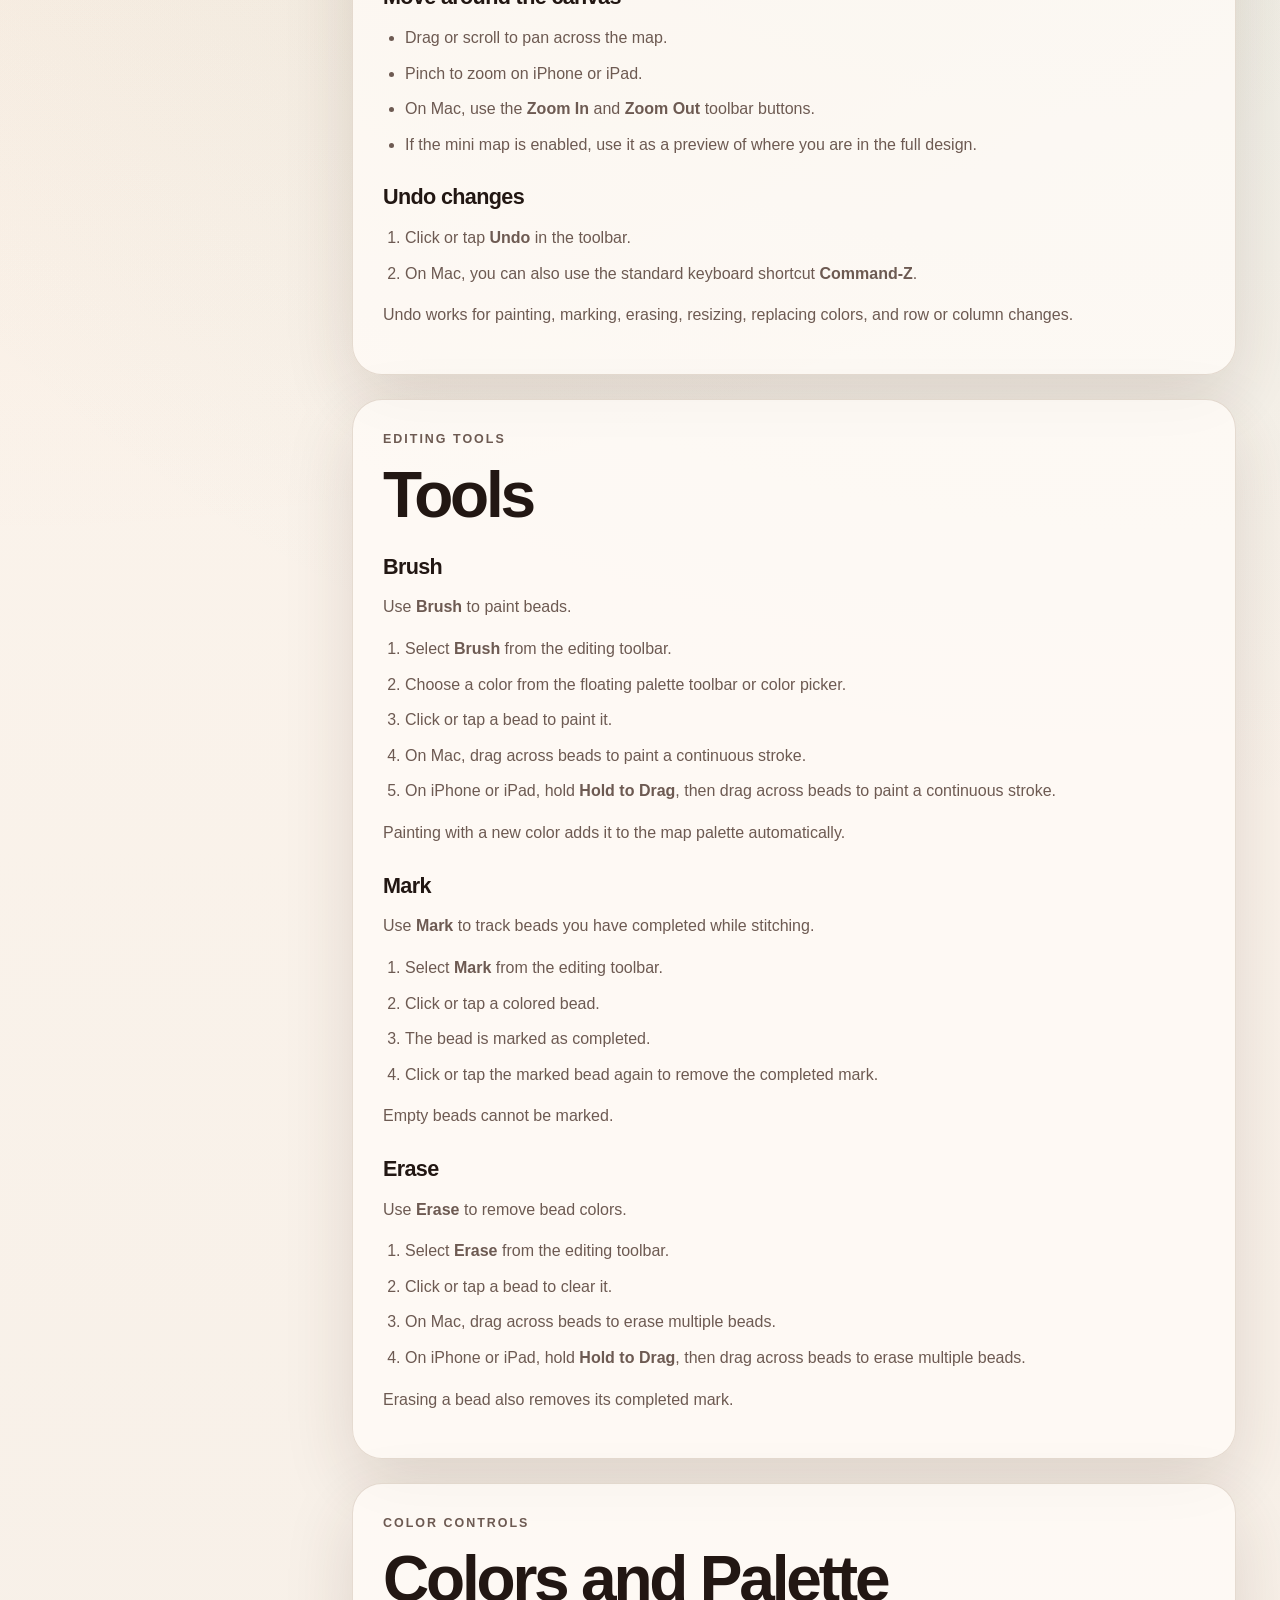
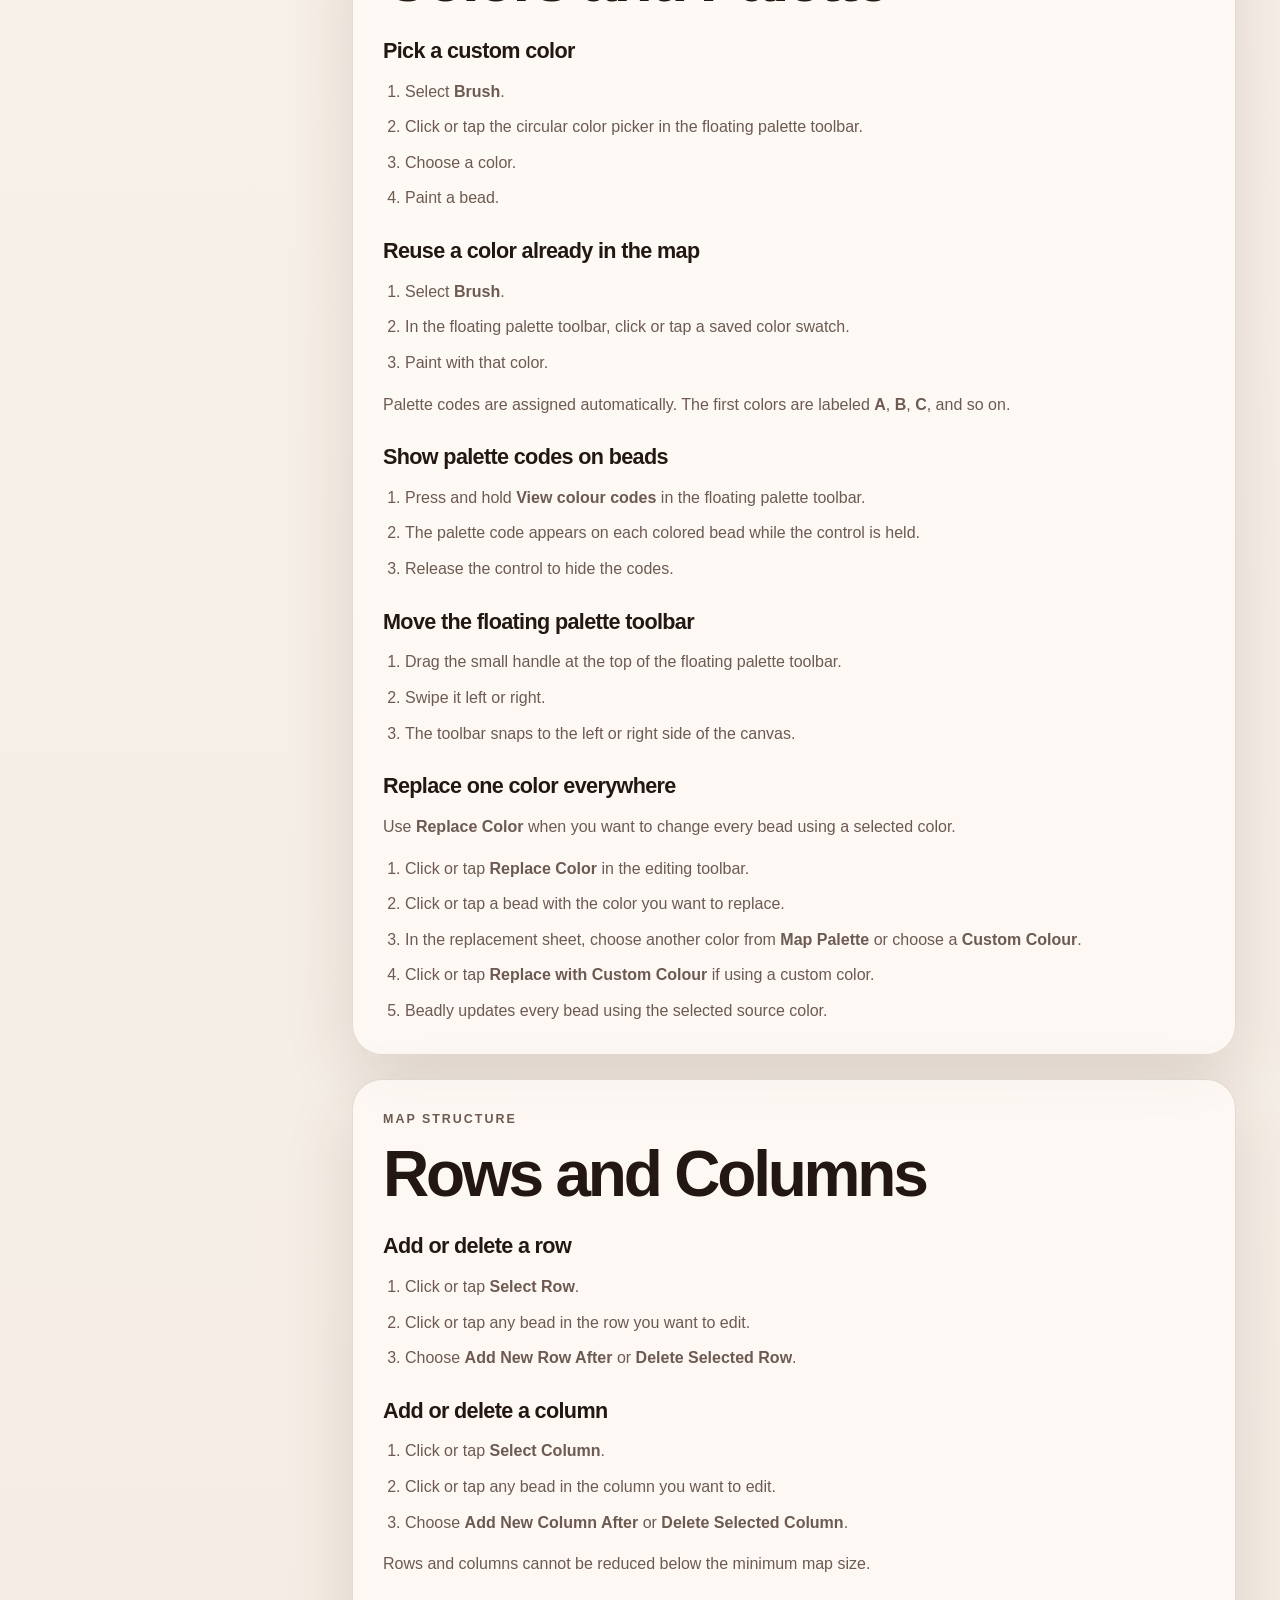
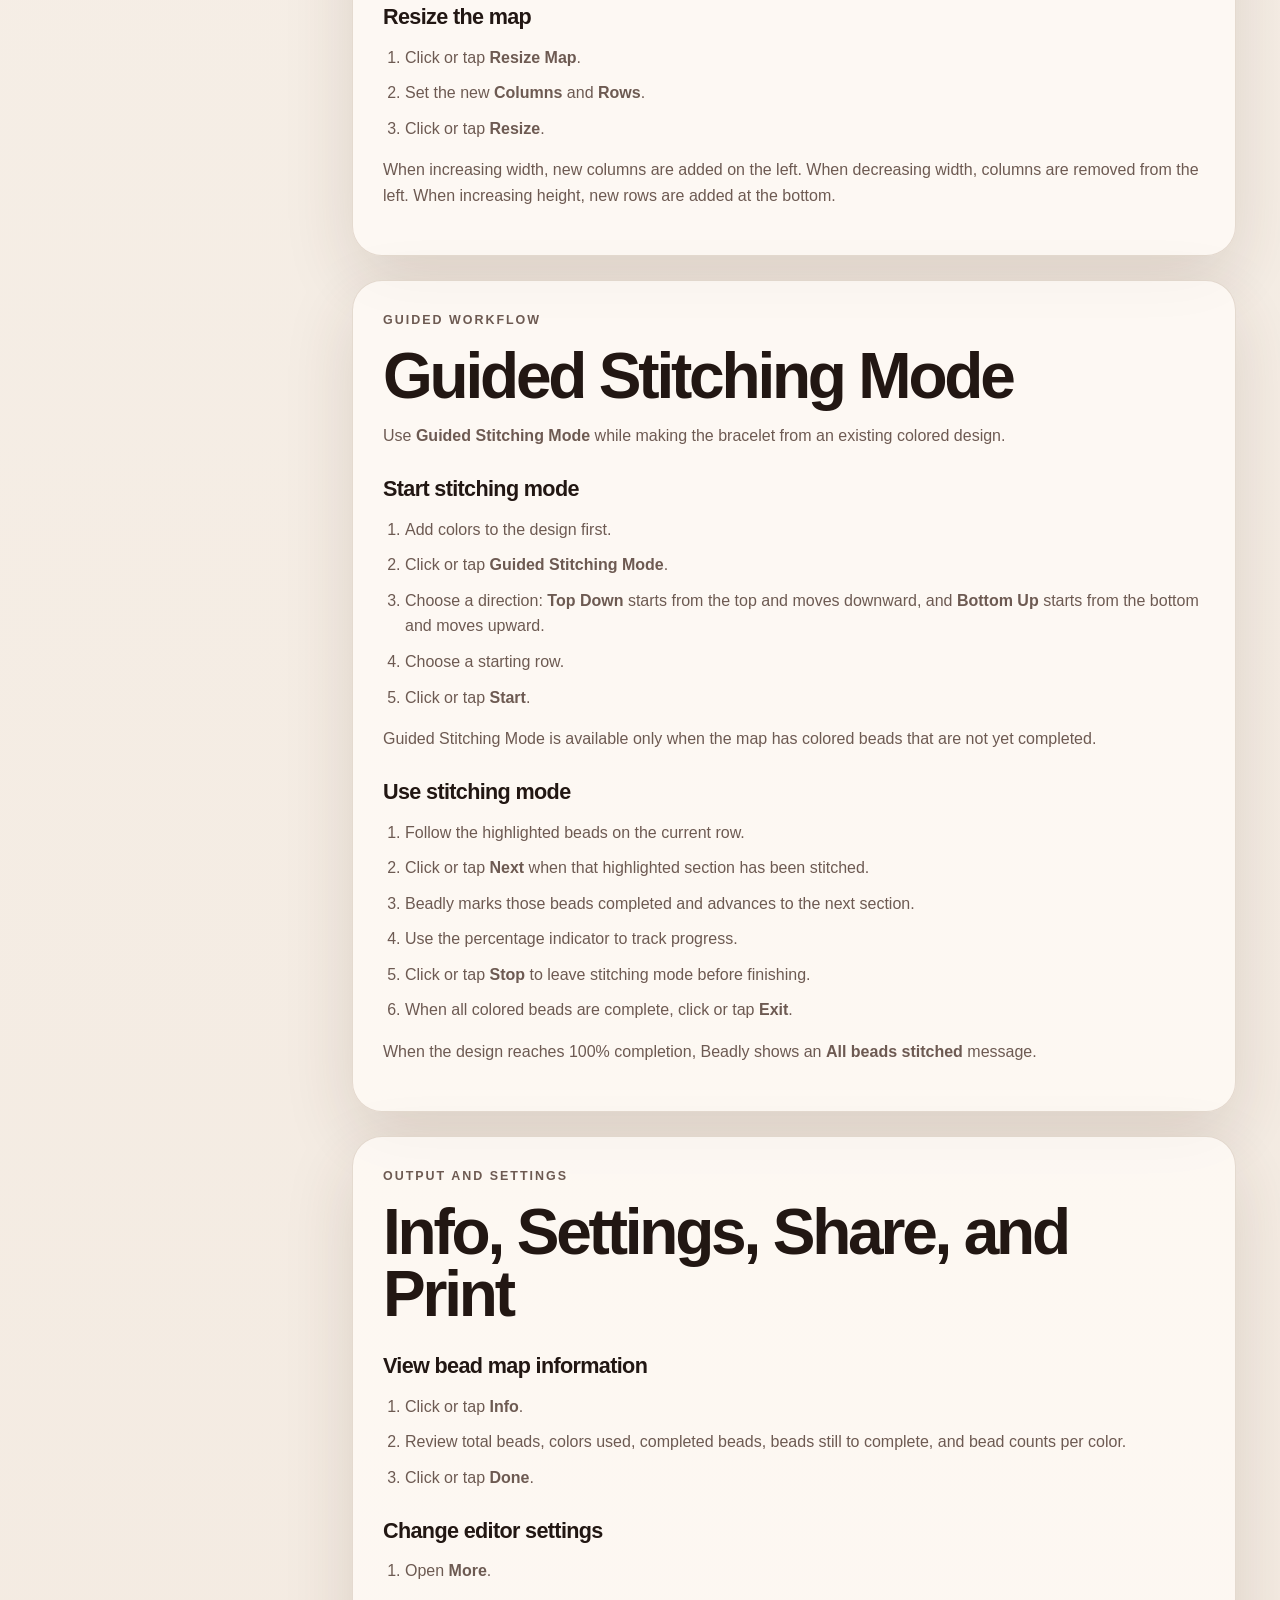
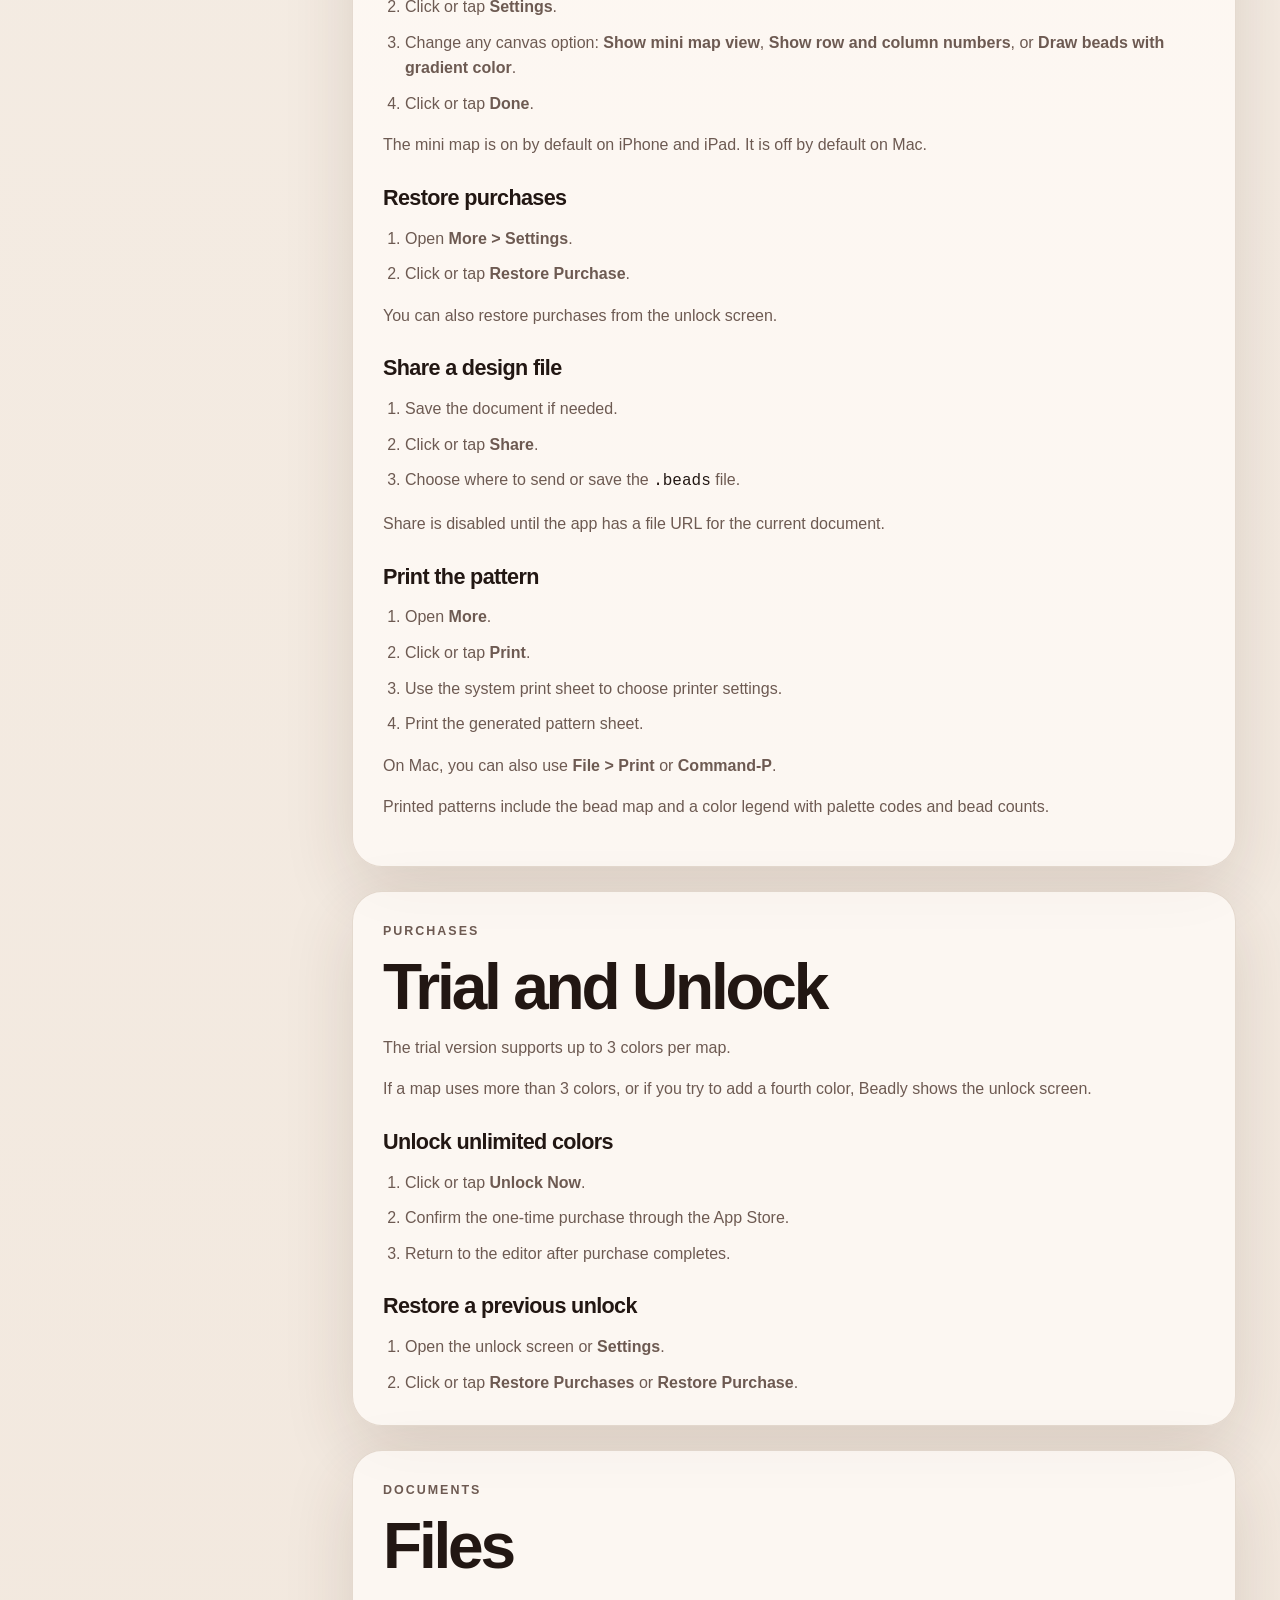
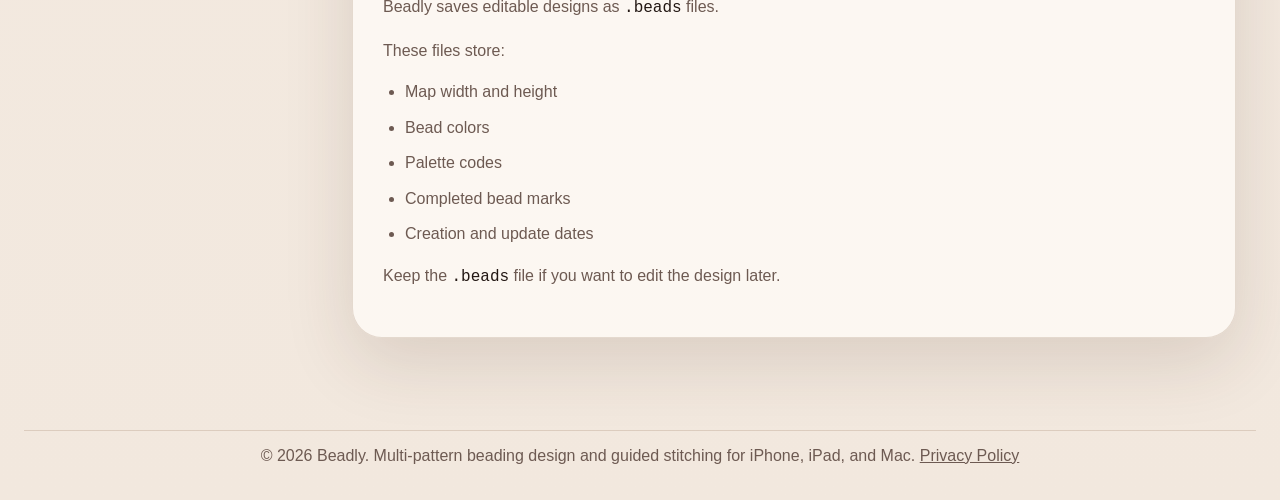
==== commit ad3dc050: "Keep help navigation consistent" ====
--- a/help.html
+++ b/help.html
@@ -20,10 +20,12 @@
                 <span>Beadly</span>
             </a>
             <ul>
-                <li><a href="index.html#features">Features</a></li>
-                <li><a href="index.html#how-it-works">How It Works</a></li>
+                <li><a href="index.html#patterns">Patterns</a></li>
+                <li><a href="index.html#guided-stitching">Guided stitching</a></li>
+                <li><a href="index.html#workflow">Workflow</a></li>
                 <li><a href="index.html#screenshots">Screenshots</a></li>
-                <li><a href="index.html">Home</a></li>
+                <li><a href="help.html">Help</a></li>
+                <li><a href="privacy.html">Privacy</a></li>
             </ul>
         </nav>
     </header>
--- a/style.css
+++ b/style.css
@@ -363,16 +363,38 @@
     object-fit: cover;
 }
 
+.media-frame {
+    width: 100%;
+    padding: 18px;
+    border: 1px solid var(--line);
+    background:
+        linear-gradient(180deg, rgba(255, 253, 248, 0.96), rgba(247, 238, 229, 0.94)),
+        linear-gradient(135deg, rgba(214, 123, 45, 0.08), rgba(45, 143, 133, 0.08));
+    box-shadow: var(--shadow);
+}
+
+.media-frame-desktop {
+    border-radius: 28px;
+}
+
+.media-frame .app-shot {
+    border: 0;
+    box-shadow: none;
+    background: transparent;
+}
+
 .shot-phone {
     border-radius: 40px;
 }
 
-.shot-tablet {
-    border-radius: 30px;
-}
-
 .shot-desktop {
     border-radius: 28px;
+}
+
+.shot-tablet,
+.shot-ipad-landscape,
+.shot-ipad-vertical {
+    border-radius: 14px;
 }
 
 .shot-guided {
@@ -632,6 +654,26 @@
     grid-template-columns: repeat(3, minmax(0, 1fr));
 }
 
+.screenshot-grid-ipad {
+    grid-template-columns: minmax(0, 0.9fr) minmax(0, 1.1fr);
+    align-items: stretch;
+}
+
+.ipad-stack {
+    display: grid;
+    grid-template-rows: repeat(2, minmax(0, 1fr));
+    gap: 18px;
+}
+
+.shot-ipad-vertical,
+.shot-ipad-landscape {
+    height: 100%;
+}
+
+.shot-ipad-vertical {
+    min-height: 100%;
+}
+
 .download {
     padding-top: 40px;
 }
@@ -753,13 +795,16 @@
     .pattern-grid,
     .steps-grid,
     .screenshot-grid-iphone,
-    .screenshot-grid-ipad,
     .screenshot-grid-mac {
         grid-template-columns: repeat(2, minmax(0, 1fr));
     }
 
     .guided-section,
     .help-layout {
+        grid-template-columns: 1fr;
+    }
+
+    .screenshot-grid-ipad {
         grid-template-columns: 1fr;
     }
 
@@ -894,6 +939,11 @@
         grid-template-columns: 1fr;
     }
 
+    .ipad-stack {
+        grid-template-rows: none;
+        grid-template-columns: 1fr;
+    }
+
     .feature-item,
     .screenshot-group,
     .download-panel,
